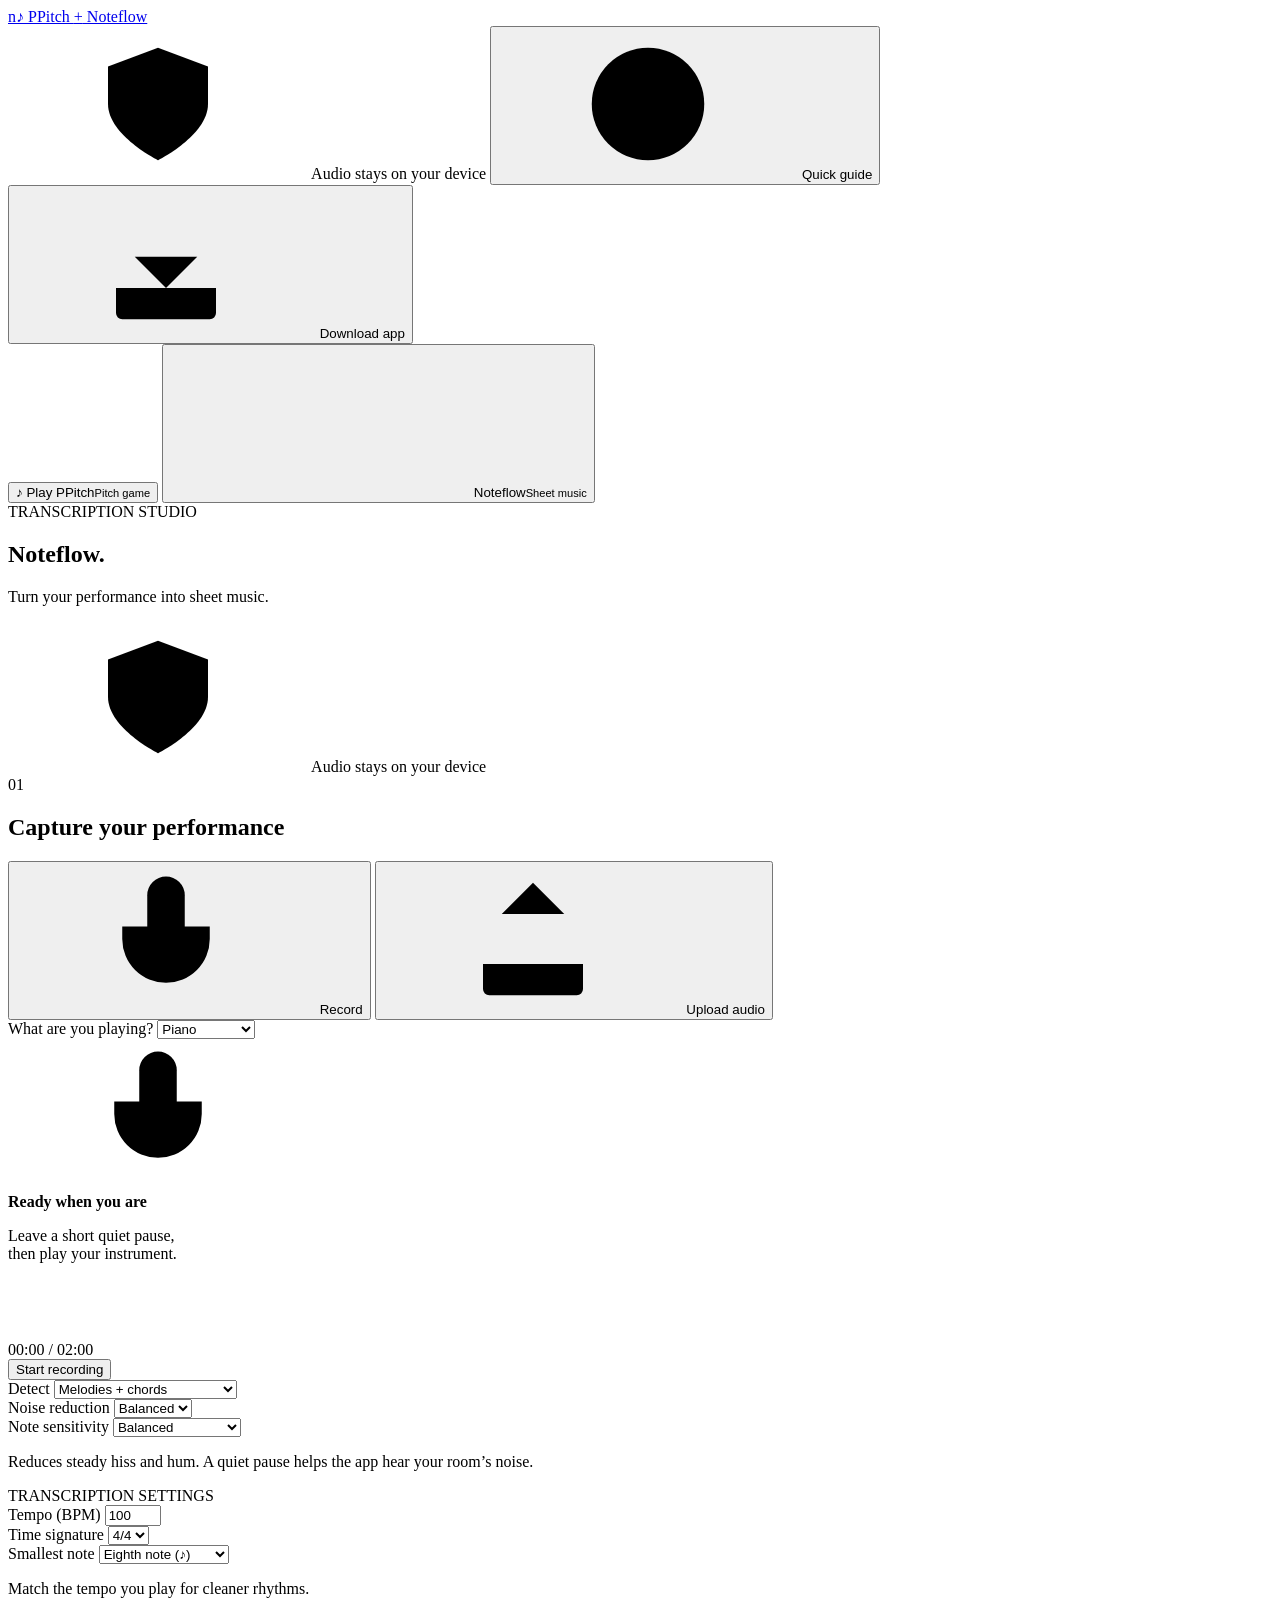
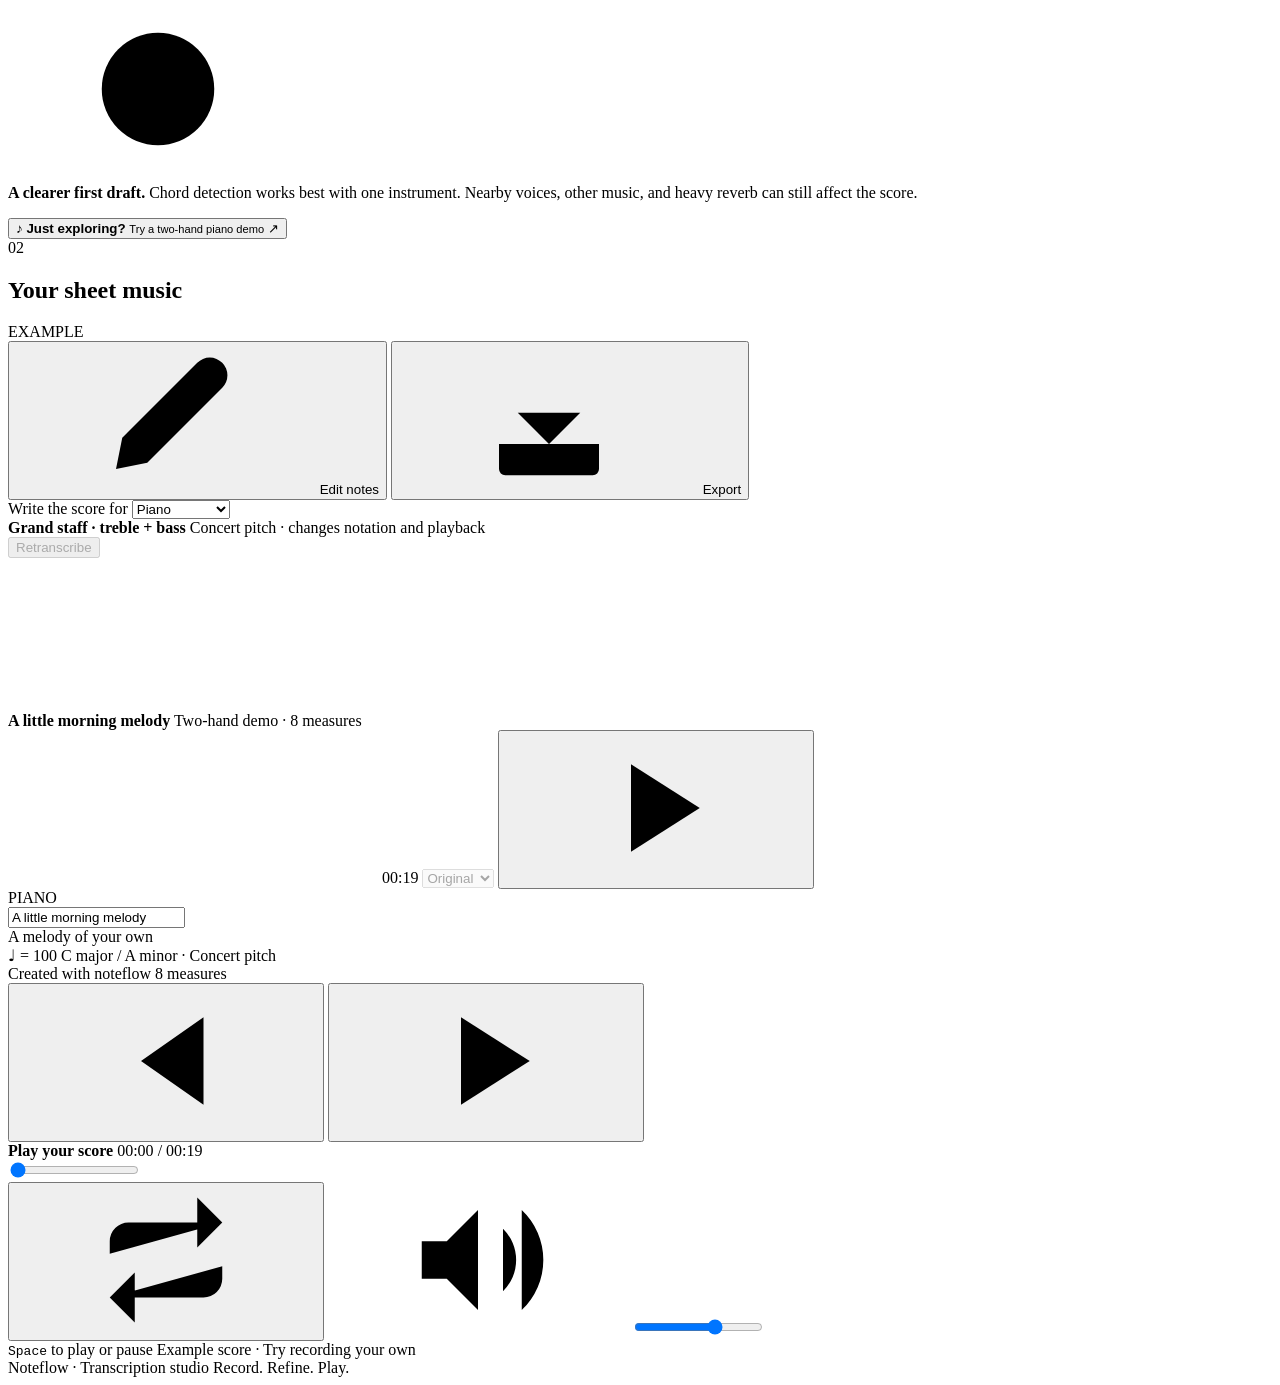
==== index.html @ e24791de "Create index.html" ====
<!doctype html>
<html lang="en">
<head>
  <meta charset="utf-8">
  <meta name="viewport" content="width=device-width, initial-scale=1">
  <meta name="theme-color" content="#193a36">
  <meta
    name="description"
    content="Transcribe melodies and chords into sheet music with Noteflow, and train your ear with PPitch."
  >
  <!-- Third-party license notices: LICENSES.txt -->
  <title>PPitch + Noteflow — Music studio</title>
  <link rel="stylesheet" href="styles.css">
</head>

<body>
  <header class="topbar">
    <a class="brand" href="#ppitch" aria-label="PPitch and Noteflow home">
      <span class="brand-mark" aria-hidden="true">
        n<span>♪</span>
      </span>
      <span class="brand-name">PPitch <span>+</span> Noteflow</span>
    </a>

    <div class="top-actions">
      <span class="privacy">
        <svg class="icon"><use href="#i-shield"/></svg>
        Audio stays on your device
      </span>

      <button id="help" class="button quiet" aria-label="Quick guide">
        <svg class="icon"><use href="#i-help"/></svg>
        <span>Quick guide</span>
      </button>

      <button id="download-app" class="button outline" aria-label="Download app">
        <svg class="icon"><use href="#i-download"/></svg>
        <span>Download app</span>
      </button>
    </div>
  </header>

  <nav class="app-tabs" role="tablist" aria-label="Choose your music app">
    <button
      id="ppitch-tab"
      class="app-tab"
      role="tab"
      aria-selected="false"
      aria-controls="ppitch-view"
      tabindex="-1"
    >
      <span class="tab-note" aria-hidden="true">♪</span>
      <span>Play PPitch<small>Pitch game</small></span>
    </button>

    <button
      id="noteflow-tab"
      class="app-tab active"
      role="tab"
      aria-selected="true"
      aria-controls="noteflow-view"
    >
      <svg class="icon" aria-hidden="true"><use href="#i-wave"/></svg>
      <span>Noteflow<small>Sheet music</small></span>
    </button>
  </nav>

  <main>
    <!-- NOTEFLOW -->
    <section
      id="noteflow-view"
      role="tabpanel"
      aria-labelledby="noteflow-tab"
    >
      <div class="page-heading">
        <div>
          <div class="eyebrow">TRANSCRIPTION STUDIO</div>
          <h1>
            Noteflow<span class="heading-period" aria-hidden="true">.</span>
          </h1>
          <p>Turn your performance into sheet music.</p>
        </div>

        <span class="workspace-label">
          <svg class="icon" aria-hidden="true"><use href="#i-shield"/></svg>
          Audio stays on your device
        </span>
      </div>

      <div class="workspace">
        <aside class="capture-panel">
          <div class="panel-title">
            <span class="step">01</span>
            <h2>Capture your performance</h2>
          </div>

          <div class="source-tabs" role="tablist" aria-label="Audio source">
            <button
              id="record-tab"
              class="source-tab active"
              role="tab"
              aria-selected="true"
              aria-controls="record-pane"
            >
              <svg class="icon"><use href="#i-mic"/></svg>
              Record
            </button>

            <button
              id="upload-tab"
              class="source-tab"
              role="tab"
              aria-selected="false"
              aria-controls="upload-pane"
            >
              <svg class="icon"><use href="#i-upload"/></svg>
              Upload audio
            </button>
          </div>

          <div class="field">
            <label for="sourceInstrument">What are you playing?</label>
            <select id="sourceInstrument">
              <option value="piano">Piano</option>
              <option value="violin">Violin</option>
              <option value="flute">Flute</option>
              <option value="guitar">Guitar</option>
              <option value="trombone">Trombone</option>
              <option value="cello">Cello</option>
              <option value="viola">Viola</option>
              <option value="other">Other / voice</option>
            </select>
          </div>

          <div
            id="record-pane"
            class="record-box"
            role="tabpanel"
            aria-labelledby="record-tab"
          >
            <div class="mic-orbit">
              <svg class="icon"><use href="#i-mic"/></svg>
            </div>

            <strong id="record-label">Ready when you are</strong>

            <p id="record-hint">
              Leave a short quiet pause,<br>
              then play your instrument.
            </p>

            <canvas
              id="live-wave"
              height="58"
              aria-label="Microphone level"
            ></canvas>

            <div class="record-timer" id="timer">
              00:00 <span>/ 02:00</span>
            </div>

            <button id="record" class="button primary wide">
              <span class="record-dot"></span>
              <span id="record-button-text">Start recording</span>
            </button>
          </div>

          <div
            id="upload-pane"
            role="tabpanel"
            aria-labelledby="upload-tab"
            hidden
          >
            <button id="dropzone" class="dropzone">
              <svg class="icon"><use href="#i-upload"/></svg>
              <strong>Drop your audio here</strong>
              <span>or click to choose a file</span>
              <small>
                WAV, MP3, M4A, OGG or WebM<br>
                Up to 2 minutes · 30 MB
              </small>
            </button>

            <input
              id="audio-file"
              type="file"
              accept="audio/*,.wav,.mp3,.m4a,.ogg,.webm,.flac"
              hidden
            >
          </div>

          <div class="capture-settings">
            <div class="field">
              <label for="mode">Detect</label>
              <select id="mode">
                <option value="poly">Melodies + chords</option>
                <option value="melody">Single-note melody (faster)</option>
              </select>
            </div>

            <div class="field-row cleanup-controls">
              <div class="field">
                <label for="noise">Noise reduction</label>
                <select id="noise">
                  <option value="off">Off</option>
                  <option value="light">Light</option>
                  <option value="balanced" selected>Balanced</option>
                  <option value="strong">Strong</option>
                </select>
              </div>

              <div class="field">
                <label for="sensitivity">Note sensitivity</label>
                <select id="sensitivity">
                  <option value="balanced">Balanced</option>
                  <option value="strict">Fewer false notes</option>
                  <option value="sensitive">Catch quiet notes</option>
                </select>
              </div>
            </div>

            <p class="setting-hint">
              Reduces steady hiss and hum. A quiet pause helps the app
              hear your room’s noise.
            </p>

            <div class="section-label">TRANSCRIPTION SETTINGS</div>

            <div class="field-row">
              <div class="field">
                <label for="tempo">Tempo <span>(BPM)</span></label>
                <input
                  id="tempo"
                  type="number"
                  min="40"
                  max="240"
                  value="100"
                >
              </div>

              <div class="field">
                <label for="meter">Time signature</label>
                <select id="meter">
                  <option value="4/4">4/4</option>
                  <option value="3/4">3/4</option>
                  <option value="6/8">6/8</option>
                </select>
              </div>
            </div>

            <div class="field">
              <label for="grid">Smallest note</label>
              <select id="grid">
                <option value="0.5">Eighth note (♪)</option>
                <option value="0.25">Sixteenth note (♬)</option>
                <option value="1">Quarter note (♩)</option>
              </select>
            </div>

            <p class="setting-hint">
              Match the tempo you play for cleaner rhythms.
            </p>
          </div>

          <div class="melody-note">
            <svg class="icon"><use href="#i-info"/></svg>
            <p>
              <strong>A clearer first draft.</strong>
              Chord detection works best with one instrument. Nearby
              voices, other music, and heavy reverb can still affect the score.
            </p>
          </div>

          <button id="demo" class="demo-button">
            <span class="demo-icon">♪</span>
            <span>
              <strong>Just exploring?</strong>
              <small>Try a two-hand piano demo</small>
            </span>
            <span aria-hidden="true">↗</span>
          </button>
        </aside>

        <section class="score-panel" aria-label="Sheet music workspace">
          <div class="score-toolbar">
            <div class="panel-title">
              <span class="step">02</span>
              <h2>Your sheet music</h2>
              <span id="score-status" class="badge">EXAMPLE</span>
            </div>

            <div class="score-actions">
              <button id="edit" class="button quiet" aria-expanded="false">
                <svg class="icon"><use href="#i-edit"/></svg>
                Edit notes
              </button>

              <button id="export" class="button dark">
                <svg class="icon"><use href="#i-download"/></svg>
                Export
              </button>
            </div>
          </div>

          <div class="notation-settings">
            <div class="field output-instrument">
              <label for="instrument">Write the score for</label>
              <select id="instrument">
                <option value="piano">Piano</option>
                <option value="flute">Flute</option>
                <option value="violin">Violin</option>
                <option value="trombone">Trombone</option>
                <option value="cello">Cello</option>
                <option value="viola">Viola</option>
                <option value="guitar">Guitar</option>
                <option value="other">Other / voice</option>
              </select>
            </div>

            <div class="clef-summary">
              <strong id="clef-label">Grand staff · treble + bass</strong>
              <span>Concert pitch · changes notation and playback</span>
            </div>

            <button id="retranscribe" class="button outline" disabled>
              Retranscribe
            </button>
          </div>

          <div class="audio-strip">
            <div class="audio-icon">
              <svg class="icon"><use href="#i-wave"/></svg>
            </div>

            <div class="audio-title">
              <strong id="audio-name">A little morning melody</strong>
              <span id="audio-detail">Two-hand demo · 8 measures</span>
            </div>

            <canvas
              id="audio-wave"
              width="370"
              height="42"
              aria-label="Audio waveform"
            ></canvas>

            <span id="audio-length">00:19</span>

            <select
              id="audio-compare"
              aria-label="Choose original or cleaned audio"
              disabled
            >
              <option value="original">Original</option>
              <option value="cleaned">Cleaned</option>
            </select>

            <button
              id="source-play"
              class="button icon-button"
              title="Play original audio"
              aria-label="Play original audio"
            >
              <svg class="icon"><use href="#i-play"/></svg>
            </button>
          </div>

          <div
            id="processing-report"
            class="processing-report"
            hidden
          ></div>

          <div id="progress-area" hidden>
            <div class="progress-heading">
              <span id="progress-label">Listening for notes…</span>
              <button id="cancel" class="text-button">Cancel</button>
            </div>
            <progress id="progress" max="100" value="0"></progress>
          </div>

          <div class="score-scroll">
            <article class="sheet-paper">
              <div class="paper-heading">
                <div class="score-instrument" id="paper-instrument">PIANO</div>

                <input
                  id="title"
                  class="score-title"
                  value="A little morning melody"
                  maxlength="80"
                  aria-label="Composition title"
                >

                <div class="score-byline">A melody of your own</div>

                <div class="score-meta">
                  <span id="paper-tempo">♩ = 100</span>
                  <span id="paper-key">
                    C major / A minor · Concert pitch
                  </span>
                </div>
              </div>

              <div id="notation" aria-label="Musical score"></div>

              <div class="paper-footer">
                <span>Created with noteflow</span>
                <span id="paper-measures">8 measures</span>
              </div>
            </article>
          </div>

          <div id="editor" hidden>
            <div class="editor-heading">
              <div>
                <strong>Note editor</strong>
                <p>Enter notes like C4 E4 G4 for a chord, or “Rest”.</p>
              </div>

              <div>
                <button id="undo" class="button quiet">Undo</button>
                <button id="add-note" class="button outline">
                  + Add note
                </button>
              </div>
            </div>

            <div class="note-table-wrap">
              <table>
                <thead>
                  <tr>
                    <th>Note</th>
                    <th>Pitches / chord</th>
                    <th>Duration</th>
                    <th><span class="sr-only">Remove</span></th>
                  </tr>
                </thead>
                <tbody id="note-rows"></tbody>
              </table>
            </div>
          </div>

          <div class="playback-bar">
            <button
              id="rewind"
              class="button icon-button"
              title="Back to start"
              aria-label="Back to start"
            >
              <svg class="icon"><use href="#i-rewind"/></svg>
            </button>

            <button
              id="play"
              class="play-button"
              aria-label="Play sheet music"
            >
              <svg class="icon"><use href="#i-play"/></svg>
            </button>

            <div class="transport">
              <div class="transport-info">
                <strong id="play-label">Play your score</strong>
                <span>
                  <span id="play-time">00:00</span>
                  <span class="muted">
                    / <span id="play-total">00:19</span>
                  </span>
                </span>
              </div>

              <input
                id="seek"
                type="range"
                min="0"
                max="1000"
                value="0"
                aria-label="Playback position"
              >
            </div>

            <button
              id="loop"
              class="button icon-button"
              aria-label="Loop playback"
              aria-pressed="false"
              title="Loop playback"
            >
              <svg class="icon"><use href="#i-loop"/></svg>
            </button>

            <label class="volume">
              <svg class="icon"><use href="#i-volume"/></svg>
              <input
                id="volume"
                type="range"
                min="0"
                max="100"
                value="65"
                aria-label="Volume"
              >
            </label>
          </div>

          <div class="score-bottom">
            <span><kbd>Space</kbd> to play or pause</span>
            <span id="save-state">
              Example score · Try recording your own
            </span>
          </div>
        </section>
      </div>

      <footer class="footer">
        <span>Noteflow · Transcription studio</span>
        <span>Record. Refine. Play.</span>
      </footer>
    </section>

    <!-- PPITCH -->
    <section
      id="ppitch-view"
      role="tabpanel"
      aria-labelledby="ppitch-tab"
      hidden
    >
      <div class="page-heading pp-heading">
        <div>
          <div class="eyebrow">EAR TRAINING &amp; PIANO</div>
          <h1>
            PPitch<span class="heading-period" aria-hidden="true">.</span>
          </h1>
          <p>Listen to a note. Find it on the piano.</p>
        </div>

        <div class="pp-mode" role="group" aria-label="PPitch mode">
          <button id="pp-challenge-mode" aria-pressed="true">
            Pitch challenge
          </button>
          <button id="pp-free-mode" aria-pressed="false">Free play</button>
        </div>
      </div>

      <div class="pp-grid">
        <section class="pp-challenge" aria-label="Pitch challenge">
          <div class="pp-challenge-top">
            <span id="pp-round-label">PITCH CHALLENGE</span>
            <span class="pp-round-state" id="pp-round-state">
              Ready to listen
            </span>
          </div>

          <div class="pp-target-row">
            <div
              class="pp-target-symbol"
              id="pp-target-symbol"
              aria-hidden="true"
            >?</div>

            <div class="pp-target-copy">
              <h2 id="pp-prompt">Can you find this note?</h2>
              <p id="pp-feedback" role="status" aria-live="polite">
                Play the target, then choose its exact note and octave
                on the piano.
              </p>
            </div>
          </div>

          <div class="pp-challenge-actions">
            <button id="pp-listen" class="button pp-listen">
              <svg class="icon"><use href="#i-volume"/></svg>
              <span id="pp-listen-label">Listen to target</span>
            </button>

            <button id="pp-next" class="button pp-next">
              New note <span aria-hidden="true">→</span>
            </button>

            <button id="pp-reveal" class="button pp-reveal">
              Reveal answer
            </button>
          </div>

          <div class="pp-challenge-foot" id="pp-challenge-foot">
            Your first guess counts. Revealing an answer is unscored.
          </div>
        </section>

        <aside
          class="pp-session"
          aria-label="Session results and settings"
        >
          <div class="pp-section-heading">
            <h2>This session</h2>
            <button id="pp-reset" class="text-button">Reset score</button>
          </div>

          <dl class="pp-stats">
            <div>
              <dt>Correct</dt>
              <dd id="pp-correct">0</dd>
            </div>
            <div>
              <dt>Attempts</dt>
              <dd id="pp-total">0</dd>
            </div>
            <div>
              <dt>Accuracy</dt>
              <dd id="pp-accuracy">—</dd>
            </div>
          </dl>

          <div class="field">
            <label for="pp-range">Target range</label>
            <select id="pp-range">
              <option value="full">Full keyboard · C1–C8</option>
              <option value="middle">One octave · C4–B4</option>
              <option value="central">Central range · C3–B5</option>
              <option value="low">Lower notes · C1–B2</option>
              <option value="high">Higher notes · C6–C8</option>
            </select>
          </div>

          <div class="pp-volume-heading">
            <label for="pp-volume">Game volume</label>
            <output for="pp-volume" id="pp-volume-label">50%</output>
          </div>

          <input
            id="pp-volume"
            type="range"
            min="0"
            max="1"
            step="0.05"
            value="0.5"
          >
        </aside>

        <section
          class="pp-piano"
          aria-label="Playable piano and chord recognition"
        >
          <div class="pp-piano-heading">
            <div class="pp-chord-copy">
              <span class="pp-kicker">PIANO &amp; CHORD EXPLORER</span>
              <h2 id="pp-chord-name">Play a chord</h2>
              <p id="pp-chord-detail">Hold two or more keys to explore.</p>
            </div>

            <div class="pp-held">
              <span>Active notes</span>
              <strong id="pp-held-notes">No keys held</strong>
            </div>
          </div>

          <div class="pp-keyboard-settings">
            <div class="field">
              <label for="pp-keyboard-layout">
                Computer keyboard layout
              </label>

              <select
                id="pp-keyboard-layout"
                aria-describedby="pp-layout-description"
              >
                <option value="original">Original shortcuts</option>
                <option value="piano">Q / Z piano layout</option>
              </select>
            </div>

            <span
              id="pp-keyboard-register"
              class="pp-keyboard-register"
              role="status"
              aria-live="polite"
            >Original · C2–B6</span>

            <p id="pp-layout-description">
              Original C2–B6 shortcuts. Shift plays sharps on their mapped keys.
            </p>
          </div>

          <div class="pp-keyboard-scroll" id="pp-keyboard-scroll">
            <div
              id="pp-keyboard"
              role="group"
              aria-label="Piano keyboard, C1 to C8"
            ></div>
          </div>

          <div class="pp-keyboard-footer">
            <span>Click, touch, or use your computer keyboard.</span>

            <div class="pp-register">
              <button
                id="pp-lower"
                class="button quiet"
                aria-label="Scroll to lower piano keys"
              >← Lower</button>

              <button id="pp-middle" class="button quiet">Middle C</button>

              <button
                id="pp-higher"
                class="button quiet"
                aria-label="Scroll to higher piano keys"
              >Higher →</button>
            </div>
          </div>
        </section>

        <section class="pp-take" aria-label="Keyboard recording">
          <span class="pp-take-icon" aria-hidden="true">
            <svg class="icon"><use href="#i-wave"/></svg>
          </span>

          <div class="pp-take-copy">
            <h2>
              Your keyboard take
              <span id="pp-recording-badge" hidden>RECORDING</span>
            </h2>
            <p id="pp-take-status" role="status">
              Record the keys you play here. Up to 2 minutes.
            </p>
          </div>

          <div class="pp-take-time" id="pp-take-time">00:00</div>

          <div class="pp-take-controls">
            <button id="pp-record" class="button outline">
              <span class="pp-record-dot" aria-hidden="true"></span>
              Record take
            </button>

            <button id="pp-stop" class="button outline" disabled>
              <span aria-hidden="true">■</span> Stop
            </button>

            <button id="pp-play-take" class="button dark" disabled>
              <svg class="icon"><use href="#i-play"/></svg>
              Play take
            </button>
          </div>
        </section>
      </div>

      <details class="pp-shortcuts">
        <summary>Keyboard shortcuts &amp; how to play</summary>

        <div class="pp-shortcut-content">
          <div>
            <h3>Find the target</h3>
            <p>
              Choose a range, listen, and select the matching note
              <strong>and octave</strong>. Replay the target as often as
              you like. New note starts another round.
            </p>
            <p>
              Switch to Free play to explore chords without scoring.
              Record take captures your virtual piano performance, not
              your microphone. Recording and playback never count as guesses.
            </p>
          </div>

          <div>
            <h3>Computer keyboard layouts</h3>
            <p>
              Select <strong>Q / Z piano layout</strong> above the piano.
              <kbd>Q W E R T Y U</kbd> plays C3 D3 E3 F3 G3 A3 B3;
              <kbd>2 3 5 6 7</kbd> plays C♯3 D♯3 F♯3 G♯3 A♯3.
              The lower row <kbd>Z X C V B N M</kbd> plays
              C4 D4 E4 F4 G4 A4 B4, with <kbd>S D G H J</kbd>
              for its sharps.
              Hold <kbd>Shift</kbd> to raise new notes by two octaves
              (C5–B6). Release Shift to return.
              Notes already held keep their original pitch until released.
              Mouse and touch always play the displayed note.
              Your layout choice is remembered on this device.
            </p>

            <h3>Original shortcuts</h3>
            <p>
              Middle octave:
              <kbd>t</kbd> C4
              <kbd>y</kbd> D4
              <kbd>u</kbd> E4
              <kbd>i</kbd> F4
              <kbd>o</kbd> G4
              <kbd>p</kbd> A4
              <kbd>a</kbd> B4.
              Hold <kbd>Shift</kbd> on a sharp’s mapped key.
              All C2–B6 mappings are retained.
            </p>

            <p>
              <kbd>Space</kbd> repeats the target when a control is not
              focused. On the piano, arrow keys move between notes;
              <kbd>Enter</kbd> or <kbd>Space</kbd> plays the focused key.
              Scroll sideways to reach C1–C8.
            </p>

            <p>
              Session results and takes stay here until you close or
              reload the app. Switching tabs stops sound and ends an
              active take, keeping it available for playback.
            </p>
          </div>
        </div>
      </details>

      <footer class="footer">
        <span>PPitch · Pitch challenge &amp; chord explorer</span>
        <span>Listen → Recognize → Play</span>
      </footer>
    </section>
  </main>

  <div id="toast" role="status" aria-live="polite"></div>

  <!-- HELP -->
  <dialog id="help-dialog">
    <div class="dialog-heading">
      <h2>Your music workspace</h2>
      <button
        class="button icon-button close-dialog"
        aria-label="Close guide"
      >✕</button>
    </div>

    <ol class="guide-list">
      <li>
        <strong>Choose the source and output instrument.</strong>
        <p>
          Choose what you are playing on the left, then select the
          instrument you want the score written for above the sheet
          music. Flute uses treble clef, trombone uses bass, viola uses
          alto, and piano uses both treble and bass. Pitches stay at
          concert pitch.
        </p>
      </li>

      <li>
        <strong>Record or upload audio.</strong>
        <p>
          Use Melodies + chords for simultaneous notes, or Single-note
          melody for faster analysis. Allow microphone access and
          leave about half a second of room noise before playing.
          Record or upload up to 2 minutes.
        </p>
      </li>

      <li>
        <strong>Listen and refine.</strong>
        <p>
          Choose a noise-reduction level, then compare Original and
          Cleaned audio. Play the score and use Edit notes to fix
          pitches or chords. Change the analysis settings and select
          Retranscribe to try the same recording again.
        </p>
      </li>

      <li>
        <strong>Keep your music.</strong>
        <p>
          Export PDF sheet music, MIDI, MusicXML, or synthesized WAV.
          Download a project to reopen it later. Download app gives
          you a portable offline copy.
        </p>
      </li>

      <li>
        <strong>Train your ear in PPitch.</strong>
        <p>
          Listen to a target, then choose the matching note and octave.
          Switch to Free play to explore chords without scoring.
          Record take captures the virtual piano keys you play; it
          does not record your microphone. Stop ends a take or its
          playback. Open the keyboard-shortcuts guide in the PPitch
          tab for both keyboard layouts.
        </p>
      </li>
    </ol>

    <div class="help-note">
      Audio processing happens in your browser. Your latest score is
      saved on this device when browser storage is available; recordings
      are kept only until you leave. Chord transcription is an estimate,
      with best results from one instrument at a time. Noise reduction
      targets steady background sound and cannot reliably remove
      conversations or other music. Review notes before exporting.
      Use the PPitch tab for note guessing, chord exploration, and
      recording your virtual piano performance.
    </div>

    <button id="open-project" class="button outline wide">
      Open a saved Noteflow project
    </button>

    <input
      id="project-file"
      type="file"
      accept=".json,.noteflow"
      hidden
    >
  </dialog>

  <!-- EXPORT -->
  <dialog id="export-dialog">
    <div class="dialog-heading">
      <div>
        <div class="eyebrow">TAKE YOUR MUSIC WITH YOU</div>
        <h2>Export your composition</h2>
      </div>

      <button
        class="button icon-button close-dialog"
        aria-label="Close export"
      >✕</button>
    </div>

    <div class="export-options">
      <button data-export="pdf">
        <span class="format">PDF</span>
        <span>
          <strong>Sheet music</strong>
          <small>A clean score, ready to print</small>
        </span>
        <span>↓</span>
      </button>

      <button data-export="midi">
        <span class="format">MIDI</span>
        <span>
          <strong>MIDI file</strong>
          <small>Bring the notes into your music software</small>
        </span>
        <span>↓</span>
      </button>

      <button data-export="xml">
        <span class="format">XML</span>
        <span>
          <strong>MusicXML</strong>
          <small>Edit the notation in MuseScore and more</small>
        </span>
        <span>↓</span>
      </button>

      <button data-export="wav">
        <span class="format">WAV</span>
        <span>
          <strong>Score audio</strong>
          <small>A synthesized performance of your score</small>
        </span>
        <span>↓</span>
      </button>

      <button data-export="cleaned" id="export-cleaned" disabled>
        <span class="format">WAV</span>
        <span>
          <strong>Cleaned recording</strong>
          <small>Your source audio after noise reduction</small>
        </span>
        <span>↓</span>
      </button>

      <button data-export="project">
        <span class="format">SAVE</span>
        <span>
          <strong>Noteflow project</strong>
          <small>Reopen your notes and settings later</small>
        </span>
        <span>↓</span>
      </button>
    </div>
  </dialog>

  <!-- SHARED ICONS -->
  <svg
    style="position:absolute;width:0;height:0;overflow:hidden"
    xmlns="http://www.w3.org/2000/svg"
    aria-hidden="true"
  >
    <defs>
      <symbol id="i-mic" viewBox="0 0 24 24">
        <rect x="9" y="2" width="6" height="13" rx="3"/>
        <path d="M5 10v2a7 7 0 0 0 14 0v-2M12 19v3M8 22h8"/>
      </symbol>

      <symbol id="i-upload" viewBox="0 0 24 24">
        <path d="M12 16V3m-5 5 5-5 5 5M4 16v4a1 1 0 0 0 1 1h14a1 1 0 0 0 1-1v-4"/>
      </symbol>

      <symbol id="i-download" viewBox="0 0 24 24">
        <path d="M12 3v13m-5-5 5 5 5-5M4 16v4a1 1 0 0 0 1 1h14a1 1 0 0 0 1-1v-4"/>
      </symbol>

      <symbol id="i-shield" viewBox="0 0 24 24">
        <path d="m12 3 8 3v6c0 5-8 9-8 9s-8-4-8-9V6l8-3Z"/>
        <path d="m8 12 3 3 5-6"/>
      </symbol>

      <symbol id="i-help" viewBox="0 0 24 24">
        <circle cx="12" cy="12" r="9"/>
        <path d="M9 9a3 3 0 0 1 6 0c0 2-3 2-3 4m0 3v1"/>
      </symbol>

      <symbol id="i-info" viewBox="0 0 24 24">
        <circle cx="12" cy="12" r="9"/>
        <path d="M12 11v6m0-10v1"/>
      </symbol>

      <symbol id="i-edit" viewBox="0 0 24 24">
        <path d="m14 5 5 5M4 20l5-1L21 7a2 2 0 0 0-4-4L5 15l-1 5Z"/>
      </symbol>

      <symbol id="i-wave" viewBox="0 0 24 24">
        <path d="M3 10v4m4-7v10m5-14v18m5-16v14m4-9v4"/>
      </symbol>

      <symbol id="i-play" viewBox="0 0 24 24">
        <path d="m8 5 11 7-11 7V5Z"/>
      </symbol>

      <symbol id="i-pause" viewBox="0 0 24 24">
        <path d="M8 5v14M16 5v14"/>
      </symbol>

      <symbol id="i-rewind" viewBox="0 0 24 24">
        <path d="M6 5v14m12-14-10 7 10 7V5Z"/>
      </symbol>

      <symbol id="i-loop" viewBox="0 0 24 24">
        <path d="m17 2 4 4-4 4M3 11V9a3 3 0 0 1 3-3h15M7 22l-4-4 4-4m14-1v2a3 3 0 0 1-3 3H3"/>
      </symbol>

      <symbol id="i-volume" viewBox="0 0 24 24">
        <path d="M3 9h4l5-5v16l-5-5H3V9Zm13-2a7 7 0 0 1 0 10m3-13a11 11 0 0 1 0 16"/>
      </symbol>
    </defs>
  </svg>

  <!-- Dependencies and application code; preserve this order. -->
  <script src="vexflow.js"></script>
  <script src="pdf-lib.js"></script>
  <script src="core.js"></script>
  <script src="score-model.js"></script>
  <script src="noise.js"></script>
  <script src="tf.min.js"></script>
  <script src="basic-pitch-notes.js"></script>
  <script src="pitch-model.js"></script>
  <script src="polyphonic.js"></script>
  <script src="notation.js"></script>
  <script src="ppitch-core.js"></script>
  <script src="ppitch.js"></script>
  <script src="app.js"></script>
  <script src="workspace-nav.js"></script>
</body>
</html>
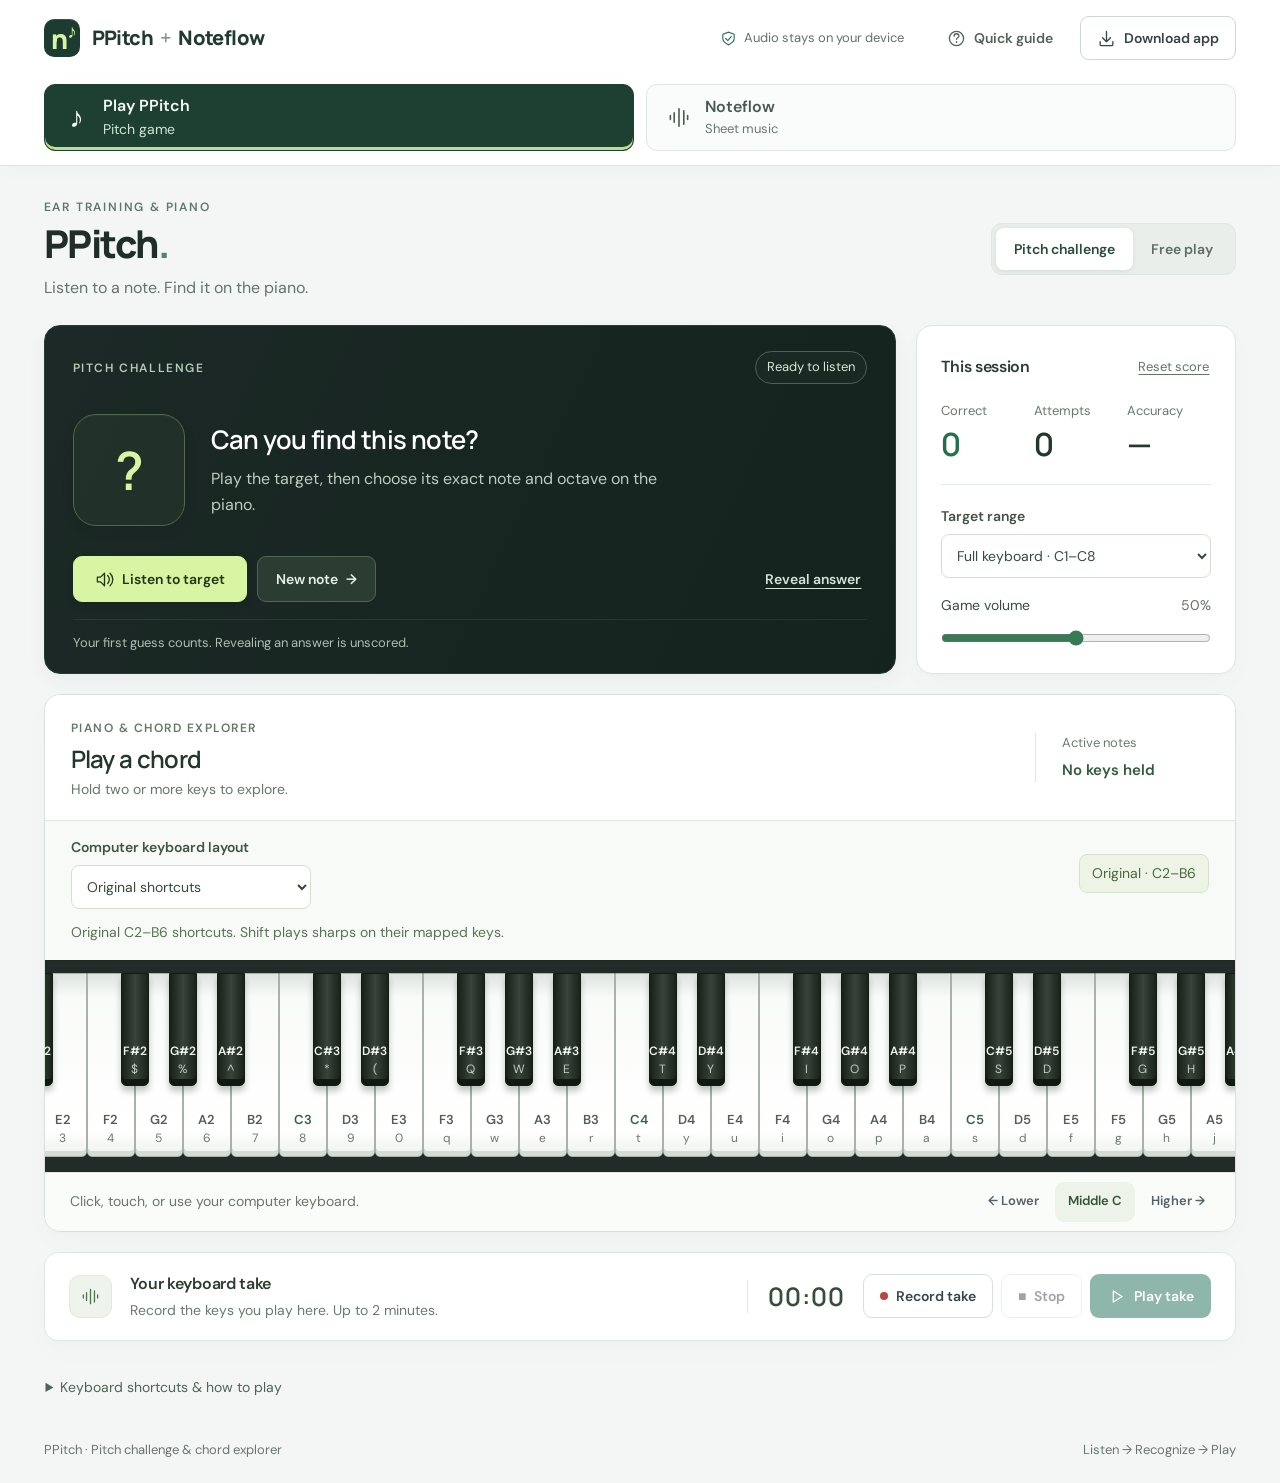
==== commit fe7f70f6: "Add files via upload" ====
--- a/index.html
+++ b/index.html
@@ -1,1060 +1,687 @@
 <!doctype html>
 <html lang="en">
 <head>
-  <meta charset="utf-8">
-  <meta name="viewport" content="width=device-width, initial-scale=1">
-  <meta name="theme-color" content="#193a36">
-  <meta
-    name="description"
-    content="Transcribe melodies and chords into sheet music with Noteflow, and train your ear with PPitch."
-  >
-  <!-- Third-party license notices: LICENSES.txt -->
-  <title>PPitch + Noteflow — Music studio</title>
-  <link rel="stylesheet" href="styles.css">
+<meta charset="utf-8">
+<meta name="viewport" content="width=device-width,initial-scale=1">
+<meta name="theme-color" content="#193a36">
+<meta name="description" content="Transcribe melodies and chords into sheet music with Noteflow, and train your ear with PPitch. Two music tools, one downloadable studio.">
+<!-- Third-party license notices: LICENSES.txt -->
+<title>PPitch + Noteflow — Music studio</title>
+<link rel="icon" href="[data-uri]" type="image/svg+xml">
+<link rel="stylesheet" href="styles.css">
 </head>
-
 <body>
-  <header class="topbar">
-    <a class="brand" href="#ppitch" aria-label="PPitch and Noteflow home">
-      <span class="brand-mark" aria-hidden="true">
-        n<span>♪</span>
-      </span>
-      <span class="brand-name">PPitch <span>+</span> Noteflow</span>
-    </a>
-
-    <div class="top-actions">
-      <span class="privacy">
-        <svg class="icon"><use href="#i-shield"/></svg>
-        Audio stays on your device
-      </span>
-
-      <button id="help" class="button quiet" aria-label="Quick guide">
-        <svg class="icon"><use href="#i-help"/></svg>
-        <span>Quick guide</span>
-      </button>
-
-      <button id="download-app" class="button outline" aria-label="Download app">
-        <svg class="icon"><use href="#i-download"/></svg>
-        <span>Download app</span>
-      </button>
-    </div>
-  </header>
-
-  <nav class="app-tabs" role="tablist" aria-label="Choose your music app">
-    <button
-      id="ppitch-tab"
-      class="app-tab"
-      role="tab"
-      aria-selected="false"
-      aria-controls="ppitch-view"
-      tabindex="-1"
-    >
-      <span class="tab-note" aria-hidden="true">♪</span>
-      <span>Play PPitch<small>Pitch game</small></span>
-    </button>
-
-    <button
-      id="noteflow-tab"
-      class="app-tab active"
-      role="tab"
-      aria-selected="true"
-      aria-controls="noteflow-view"
-    >
-      <svg class="icon" aria-hidden="true"><use href="#i-wave"/></svg>
-      <span>Noteflow<small>Sheet music</small></span>
-    </button>
-  </nav>
-
-  <main>
-    <!-- NOTEFLOW -->
-    <section
-      id="noteflow-view"
-      role="tabpanel"
-      aria-labelledby="noteflow-tab"
-    >
-      <div class="page-heading">
-        <div>
-          <div class="eyebrow">TRANSCRIPTION STUDIO</div>
-          <h1>
-            Noteflow<span class="heading-period" aria-hidden="true">.</span>
-          </h1>
-          <p>Turn your performance into sheet music.</p>
-        </div>
-
-        <span class="workspace-label">
-          <svg class="icon" aria-hidden="true"><use href="#i-shield"/></svg>
-          Audio stays on your device
-        </span>
-      </div>
-
-      <div class="workspace">
-        <aside class="capture-panel">
-          <div class="panel-title">
-            <span class="step">01</span>
-            <h2>Capture your performance</h2>
-          </div>
-
-          <div class="source-tabs" role="tablist" aria-label="Audio source">
-            <button
-              id="record-tab"
-              class="source-tab active"
-              role="tab"
-              aria-selected="true"
-              aria-controls="record-pane"
-            >
-              <svg class="icon"><use href="#i-mic"/></svg>
-              Record
-            </button>
-
-            <button
-              id="upload-tab"
-              class="source-tab"
-              role="tab"
-              aria-selected="false"
-              aria-controls="upload-pane"
-            >
-              <svg class="icon"><use href="#i-upload"/></svg>
-              Upload audio
-            </button>
-          </div>
-
-          <div class="field">
-            <label for="sourceInstrument">What are you playing?</label>
-            <select id="sourceInstrument">
-              <option value="piano">Piano</option>
-              <option value="violin">Violin</option>
-              <option value="flute">Flute</option>
-              <option value="guitar">Guitar</option>
-              <option value="trombone">Trombone</option>
-              <option value="cello">Cello</option>
-              <option value="viola">Viola</option>
-              <option value="other">Other / voice</option>
-            </select>
-          </div>
-
-          <div
-            id="record-pane"
-            class="record-box"
-            role="tabpanel"
-            aria-labelledby="record-tab"
-          >
-            <div class="mic-orbit">
-              <svg class="icon"><use href="#i-mic"/></svg>
-            </div>
-
-            <strong id="record-label">Ready when you are</strong>
-
-            <p id="record-hint">
-              Leave a short quiet pause,<br>
-              then play your instrument.
-            </p>
-
-            <canvas
-              id="live-wave"
-              height="58"
-              aria-label="Microphone level"
-            ></canvas>
-
-            <div class="record-timer" id="timer">
-              00:00 <span>/ 02:00</span>
-            </div>
-
-            <button id="record" class="button primary wide">
-              <span class="record-dot"></span>
-              <span id="record-button-text">Start recording</span>
-            </button>
-          </div>
-
-          <div
-            id="upload-pane"
-            role="tabpanel"
-            aria-labelledby="upload-tab"
-            hidden
-          >
-            <button id="dropzone" class="dropzone">
-              <svg class="icon"><use href="#i-upload"/></svg>
-              <strong>Drop your audio here</strong>
-              <span>or click to choose a file</span>
-              <small>
-                WAV, MP3, M4A, OGG or WebM<br>
-                Up to 2 minutes · 30 MB
-              </small>
-            </button>
-
-            <input
-              id="audio-file"
-              type="file"
-              accept="audio/*,.wav,.mp3,.m4a,.ogg,.webm,.flac"
-              hidden
-            >
-          </div>
-
-          <div class="capture-settings">
-            <div class="field">
-              <label for="mode">Detect</label>
-              <select id="mode">
-                <option value="poly">Melodies + chords</option>
-                <option value="melody">Single-note melody (faster)</option>
-              </select>
-            </div>
-
-            <div class="field-row cleanup-controls">
-              <div class="field">
-                <label for="noise">Noise reduction</label>
-                <select id="noise">
-                  <option value="off">Off</option>
-                  <option value="light">Light</option>
-                  <option value="balanced" selected>Balanced</option>
-                  <option value="strong">Strong</option>
-                </select>
-              </div>
-
-              <div class="field">
-                <label for="sensitivity">Note sensitivity</label>
-                <select id="sensitivity">
-                  <option value="balanced">Balanced</option>
-                  <option value="strict">Fewer false notes</option>
-                  <option value="sensitive">Catch quiet notes</option>
-                </select>
-              </div>
-            </div>
-
-            <p class="setting-hint">
-              Reduces steady hiss and hum. A quiet pause helps the app
-              hear your room’s noise.
-            </p>
-
-            <div class="section-label">TRANSCRIPTION SETTINGS</div>
-
-            <div class="field-row">
-              <div class="field">
-                <label for="tempo">Tempo <span>(BPM)</span></label>
-                <input
-                  id="tempo"
-                  type="number"
-                  min="40"
-                  max="240"
-                  value="100"
-                >
-              </div>
-
-              <div class="field">
-                <label for="meter">Time signature</label>
-                <select id="meter">
-                  <option value="4/4">4/4</option>
-                  <option value="3/4">3/4</option>
-                  <option value="6/8">6/8</option>
-                </select>
-              </div>
-            </div>
-
-            <div class="field">
-              <label for="grid">Smallest note</label>
-              <select id="grid">
-                <option value="0.5">Eighth note (♪)</option>
-                <option value="0.25">Sixteenth note (♬)</option>
-                <option value="1">Quarter note (♩)</option>
-              </select>
-            </div>
-
-            <p class="setting-hint">
-              Match the tempo you play for cleaner rhythms.
-            </p>
-          </div>
-
-          <div class="melody-note">
-            <svg class="icon"><use href="#i-info"/></svg>
-            <p>
-              <strong>A clearer first draft.</strong>
-              Chord detection works best with one instrument. Nearby
-              voices, other music, and heavy reverb can still affect the score.
-            </p>
-          </div>
-
-          <button id="demo" class="demo-button">
-            <span class="demo-icon">♪</span>
-            <span>
-              <strong>Just exploring?</strong>
-              <small>Try a two-hand piano demo</small>
-            </span>
-            <span aria-hidden="true">↗</span>
-          </button>
-        </aside>
-
-        <section class="score-panel" aria-label="Sheet music workspace">
-          <div class="score-toolbar">
-            <div class="panel-title">
-              <span class="step">02</span>
-              <h2>Your sheet music</h2>
-              <span id="score-status" class="badge">EXAMPLE</span>
-            </div>
-
-            <div class="score-actions">
-              <button id="edit" class="button quiet" aria-expanded="false">
-                <svg class="icon"><use href="#i-edit"/></svg>
-                Edit notes
-              </button>
-
-              <button id="export" class="button dark">
-                <svg class="icon"><use href="#i-download"/></svg>
-                Export
-              </button>
-            </div>
-          </div>
-
-          <div class="notation-settings">
-            <div class="field output-instrument">
-              <label for="instrument">Write the score for</label>
-              <select id="instrument">
-                <option value="piano">Piano</option>
-                <option value="flute">Flute</option>
-                <option value="violin">Violin</option>
-                <option value="trombone">Trombone</option>
-                <option value="cello">Cello</option>
-                <option value="viola">Viola</option>
-                <option value="guitar">Guitar</option>
-                <option value="other">Other / voice</option>
-              </select>
-            </div>
-
-            <div class="clef-summary">
-              <strong id="clef-label">Grand staff · treble + bass</strong>
-              <span>Concert pitch · changes notation and playback</span>
-            </div>
-
-            <button id="retranscribe" class="button outline" disabled>
-              Retranscribe
-            </button>
-          </div>
-
-          <div class="audio-strip">
-            <div class="audio-icon">
-              <svg class="icon"><use href="#i-wave"/></svg>
-            </div>
-
-            <div class="audio-title">
-              <strong id="audio-name">A little morning melody</strong>
-              <span id="audio-detail">Two-hand demo · 8 measures</span>
-            </div>
-
-            <canvas
-              id="audio-wave"
-              width="370"
-              height="42"
-              aria-label="Audio waveform"
-            ></canvas>
-
-            <span id="audio-length">00:19</span>
-
-            <select
-              id="audio-compare"
-              aria-label="Choose original or cleaned audio"
-              disabled
-            >
-              <option value="original">Original</option>
-              <option value="cleaned">Cleaned</option>
-            </select>
-
-            <button
-              id="source-play"
-              class="button icon-button"
-              title="Play original audio"
-              aria-label="Play original audio"
-            >
-              <svg class="icon"><use href="#i-play"/></svg>
-            </button>
-          </div>
-
-          <div
-            id="processing-report"
-            class="processing-report"
-            hidden
-          ></div>
-
-          <div id="progress-area" hidden>
-            <div class="progress-heading">
-              <span id="progress-label">Listening for notes…</span>
-              <button id="cancel" class="text-button">Cancel</button>
-            </div>
-            <progress id="progress" max="100" value="0"></progress>
-          </div>
-
-          <div class="score-scroll">
-            <article class="sheet-paper">
-              <div class="paper-heading">
-                <div class="score-instrument" id="paper-instrument">PIANO</div>
-
-                <input
-                  id="title"
-                  class="score-title"
-                  value="A little morning melody"
-                  maxlength="80"
-                  aria-label="Composition title"
-                >
-
-                <div class="score-byline">A melody of your own</div>
-
-                <div class="score-meta">
-                  <span id="paper-tempo">♩ = 100</span>
-                  <span id="paper-key">
-                    C major / A minor · Concert pitch
-                  </span>
-                </div>
-              </div>
-
-              <div id="notation" aria-label="Musical score"></div>
-
-              <div class="paper-footer">
-                <span>Created with noteflow</span>
-                <span id="paper-measures">8 measures</span>
-              </div>
-            </article>
-          </div>
-
-          <div id="editor" hidden>
-            <div class="editor-heading">
-              <div>
-                <strong>Note editor</strong>
-                <p>Enter notes like C4 E4 G4 for a chord, or “Rest”.</p>
-              </div>
-
-              <div>
-                <button id="undo" class="button quiet">Undo</button>
-                <button id="add-note" class="button outline">
-                  + Add note
-                </button>
-              </div>
-            </div>
-
-            <div class="note-table-wrap">
-              <table>
-                <thead>
-                  <tr>
-                    <th>Note</th>
-                    <th>Pitches / chord</th>
-                    <th>Duration</th>
-                    <th><span class="sr-only">Remove</span></th>
-                  </tr>
-                </thead>
-                <tbody id="note-rows"></tbody>
-              </table>
-            </div>
-          </div>
-
-          <div class="playback-bar">
-            <button
-              id="rewind"
-              class="button icon-button"
-              title="Back to start"
-              aria-label="Back to start"
-            >
-              <svg class="icon"><use href="#i-rewind"/></svg>
-            </button>
-
-            <button
-              id="play"
-              class="play-button"
-              aria-label="Play sheet music"
-            >
-              <svg class="icon"><use href="#i-play"/></svg>
-            </button>
-
-            <div class="transport">
-              <div class="transport-info">
-                <strong id="play-label">Play your score</strong>
-                <span>
-                  <span id="play-time">00:00</span>
-                  <span class="muted">
-                    / <span id="play-total">00:19</span>
-                  </span>
-                </span>
-              </div>
-
-              <input
-                id="seek"
-                type="range"
-                min="0"
-                max="1000"
-                value="0"
-                aria-label="Playback position"
-              >
-            </div>
-
-            <button
-              id="loop"
-              class="button icon-button"
-              aria-label="Loop playback"
-              aria-pressed="false"
-              title="Loop playback"
-            >
-              <svg class="icon"><use href="#i-loop"/></svg>
-            </button>
-
-            <label class="volume">
-              <svg class="icon"><use href="#i-volume"/></svg>
-              <input
-                id="volume"
-                type="range"
-                min="0"
-                max="100"
-                value="65"
-                aria-label="Volume"
-              >
-            </label>
-          </div>
-
-          <div class="score-bottom">
-            <span><kbd>Space</kbd> to play or pause</span>
-            <span id="save-state">
-              Example score · Try recording your own
-            </span>
-          </div>
-        </section>
-      </div>
-
-      <footer class="footer">
-        <span>Noteflow · Transcription studio</span>
-        <span>Record. Refine. Play.</span>
-      </footer>
-    </section>
-
-    <!-- PPITCH -->
-    <section
-      id="ppitch-view"
-      role="tabpanel"
-      aria-labelledby="ppitch-tab"
-      hidden
-    >
-      <div class="page-heading pp-heading">
-        <div>
-          <div class="eyebrow">EAR TRAINING &amp; PIANO</div>
-          <h1>
-            PPitch<span class="heading-period" aria-hidden="true">.</span>
-          </h1>
-          <p>Listen to a note. Find it on the piano.</p>
-        </div>
-
-        <div class="pp-mode" role="group" aria-label="PPitch mode">
-          <button id="pp-challenge-mode" aria-pressed="true">
-            Pitch challenge
-          </button>
-          <button id="pp-free-mode" aria-pressed="false">Free play</button>
-        </div>
-      </div>
-
-      <div class="pp-grid">
-        <section class="pp-challenge" aria-label="Pitch challenge">
-          <div class="pp-challenge-top">
-            <span id="pp-round-label">PITCH CHALLENGE</span>
-            <span class="pp-round-state" id="pp-round-state">
-              Ready to listen
-            </span>
-          </div>
-
-          <div class="pp-target-row">
-            <div
-              class="pp-target-symbol"
-              id="pp-target-symbol"
-              aria-hidden="true"
-            >?</div>
-
-            <div class="pp-target-copy">
-              <h2 id="pp-prompt">Can you find this note?</h2>
-              <p id="pp-feedback" role="status" aria-live="polite">
-                Play the target, then choose its exact note and octave
-                on the piano.
-              </p>
-            </div>
-          </div>
-
-          <div class="pp-challenge-actions">
-            <button id="pp-listen" class="button pp-listen">
-              <svg class="icon"><use href="#i-volume"/></svg>
-              <span id="pp-listen-label">Listen to target</span>
-            </button>
-
-            <button id="pp-next" class="button pp-next">
-              New note <span aria-hidden="true">→</span>
-            </button>
-
-            <button id="pp-reveal" class="button pp-reveal">
-              Reveal answer
-            </button>
-          </div>
-
-          <div class="pp-challenge-foot" id="pp-challenge-foot">
-            Your first guess counts. Revealing an answer is unscored.
-          </div>
-        </section>
-
-        <aside
-          class="pp-session"
-          aria-label="Session results and settings"
-        >
-          <div class="pp-section-heading">
-            <h2>This session</h2>
-            <button id="pp-reset" class="text-button">Reset score</button>
-          </div>
-
-          <dl class="pp-stats">
-            <div>
-              <dt>Correct</dt>
-              <dd id="pp-correct">0</dd>
-            </div>
-            <div>
-              <dt>Attempts</dt>
-              <dd id="pp-total">0</dd>
-            </div>
-            <div>
-              <dt>Accuracy</dt>
-              <dd id="pp-accuracy">—</dd>
-            </div>
-          </dl>
-
-          <div class="field">
-            <label for="pp-range">Target range</label>
-            <select id="pp-range">
-              <option value="full">Full keyboard · C1–C8</option>
-              <option value="middle">One octave · C4–B4</option>
-              <option value="central">Central range · C3–B5</option>
-              <option value="low">Lower notes · C1–B2</option>
-              <option value="high">Higher notes · C6–C8</option>
-            </select>
-          </div>
-
-          <div class="pp-volume-heading">
-            <label for="pp-volume">Game volume</label>
-            <output for="pp-volume" id="pp-volume-label">50%</output>
-          </div>
-
-          <input
-            id="pp-volume"
-            type="range"
-            min="0"
-            max="1"
-            step="0.05"
-            value="0.5"
-          >
-        </aside>
-
-        <section
-          class="pp-piano"
-          aria-label="Playable piano and chord recognition"
-        >
-          <div class="pp-piano-heading">
-            <div class="pp-chord-copy">
-              <span class="pp-kicker">PIANO &amp; CHORD EXPLORER</span>
-              <h2 id="pp-chord-name">Play a chord</h2>
-              <p id="pp-chord-detail">Hold two or more keys to explore.</p>
-            </div>
-
-            <div class="pp-held">
-              <span>Active notes</span>
-              <strong id="pp-held-notes">No keys held</strong>
-            </div>
-          </div>
-
-          <div class="pp-keyboard-settings">
-            <div class="field">
-              <label for="pp-keyboard-layout">
-                Computer keyboard layout
-              </label>
-
-              <select
-                id="pp-keyboard-layout"
-                aria-describedby="pp-layout-description"
-              >
-                <option value="original">Original shortcuts</option>
-                <option value="piano">Q / Z piano layout</option>
-              </select>
-            </div>
-
-            <span
-              id="pp-keyboard-register"
-              class="pp-keyboard-register"
-              role="status"
-              aria-live="polite"
-            >Original · C2–B6</span>
-
-            <p id="pp-layout-description">
-              Original C2–B6 shortcuts. Shift plays sharps on their mapped keys.
-            </p>
-          </div>
-
-          <div class="pp-keyboard-scroll" id="pp-keyboard-scroll">
-            <div
-              id="pp-keyboard"
-              role="group"
-              aria-label="Piano keyboard, C1 to C8"
-            ></div>
-          </div>
-
-          <div class="pp-keyboard-footer">
-            <span>Click, touch, or use your computer keyboard.</span>
-
-            <div class="pp-register">
-              <button
-                id="pp-lower"
-                class="button quiet"
-                aria-label="Scroll to lower piano keys"
-              >← Lower</button>
-
-              <button id="pp-middle" class="button quiet">Middle C</button>
-
-              <button
-                id="pp-higher"
-                class="button quiet"
-                aria-label="Scroll to higher piano keys"
-              >Higher →</button>
-            </div>
-          </div>
-        </section>
-
-        <section class="pp-take" aria-label="Keyboard recording">
-          <span class="pp-take-icon" aria-hidden="true">
-            <svg class="icon"><use href="#i-wave"/></svg>
-          </span>
-
-          <div class="pp-take-copy">
-            <h2>
-              Your keyboard take
-              <span id="pp-recording-badge" hidden>RECORDING</span>
-            </h2>
-            <p id="pp-take-status" role="status">
-              Record the keys you play here. Up to 2 minutes.
-            </p>
-          </div>
-
-          <div class="pp-take-time" id="pp-take-time">00:00</div>
-
-          <div class="pp-take-controls">
-            <button id="pp-record" class="button outline">
-              <span class="pp-record-dot" aria-hidden="true"></span>
-              Record take
-            </button>
-
-            <button id="pp-stop" class="button outline" disabled>
-              <span aria-hidden="true">■</span> Stop
-            </button>
-
-            <button id="pp-play-take" class="button dark" disabled>
-              <svg class="icon"><use href="#i-play"/></svg>
-              Play take
-            </button>
-          </div>
-        </section>
-      </div>
-
-      <details class="pp-shortcuts">
-        <summary>Keyboard shortcuts &amp; how to play</summary>
-
-        <div class="pp-shortcut-content">
-          <div>
-            <h3>Find the target</h3>
-            <p>
-              Choose a range, listen, and select the matching note
-              <strong>and octave</strong>. Replay the target as often as
-              you like. New note starts another round.
-            </p>
-            <p>
-              Switch to Free play to explore chords without scoring.
-              Record take captures your virtual piano performance, not
-              your microphone. Recording and playback never count as guesses.
-            </p>
-          </div>
-
-          <div>
-            <h3>Computer keyboard layouts</h3>
-            <p>
-              Select <strong>Q / Z piano layout</strong> above the piano.
-              <kbd>Q W E R T Y U</kbd> plays C3 D3 E3 F3 G3 A3 B3;
-              <kbd>2 3 5 6 7</kbd> plays C♯3 D♯3 F♯3 G♯3 A♯3.
-              The lower row <kbd>Z X C V B N M</kbd> plays
-              C4 D4 E4 F4 G4 A4 B4, with <kbd>S D G H J</kbd>
-              for its sharps.
-              Hold <kbd>Shift</kbd> to raise new notes by two octaves
-              (C5–B6). Release Shift to return.
-              Notes already held keep their original pitch until released.
-              Mouse and touch always play the displayed note.
-              Your layout choice is remembered on this device.
-            </p>
-
-            <h3>Original shortcuts</h3>
-            <p>
-              Middle octave:
-              <kbd>t</kbd> C4
-              <kbd>y</kbd> D4
-              <kbd>u</kbd> E4
-              <kbd>i</kbd> F4
-              <kbd>o</kbd> G4
-              <kbd>p</kbd> A4
-              <kbd>a</kbd> B4.
-              Hold <kbd>Shift</kbd> on a sharp’s mapped key.
-              All C2–B6 mappings are retained.
-            </p>
-
-            <p>
-              <kbd>Space</kbd> repeats the target when a control is not
-              focused. On the piano, arrow keys move between notes;
-              <kbd>Enter</kbd> or <kbd>Space</kbd> plays the focused key.
-              Scroll sideways to reach C1–C8.
-            </p>
-
-            <p>
-              Session results and takes stay here until you close or
-              reload the app. Switching tabs stops sound and ends an
-              active take, keeping it available for playback.
-            </p>
-          </div>
-        </div>
-      </details>
-
-      <footer class="footer">
-        <span>PPitch · Pitch challenge &amp; chord explorer</span>
-        <span>Listen → Recognize → Play</span>
-      </footer>
-    </section>
-  </main>
-
-  <div id="toast" role="status" aria-live="polite"></div>
-
-  <!-- HELP -->
-  <dialog id="help-dialog">
-    <div class="dialog-heading">
-      <h2>Your music workspace</h2>
-      <button
-        class="button icon-button close-dialog"
-        aria-label="Close guide"
-      >✕</button>
-    </div>
-
-    <ol class="guide-list">
-      <li>
-        <strong>Choose the source and output instrument.</strong>
-        <p>
-          Choose what you are playing on the left, then select the
-          instrument you want the score written for above the sheet
-          music. Flute uses treble clef, trombone uses bass, viola uses
-          alto, and piano uses both treble and bass. Pitches stay at
-          concert pitch.
-        </p>
-      </li>
-
-      <li>
-        <strong>Record or upload audio.</strong>
-        <p>
-          Use Melodies + chords for simultaneous notes, or Single-note
-          melody for faster analysis. Allow microphone access and
-          leave about half a second of room noise before playing.
-          Record or upload up to 2 minutes.
-        </p>
-      </li>
-
-      <li>
-        <strong>Listen and refine.</strong>
-        <p>
-          Choose a noise-reduction level, then compare Original and
-          Cleaned audio. Play the score and use Edit notes to fix
-          pitches or chords. Change the analysis settings and select
-          Retranscribe to try the same recording again.
-        </p>
-      </li>
-
-      <li>
-        <strong>Keep your music.</strong>
-        <p>
-          Export PDF sheet music, MIDI, MusicXML, or synthesized WAV.
-          Download a project to reopen it later. Download app gives
-          you a portable offline copy.
-        </p>
-      </li>
-
-      <li>
-        <strong>Train your ear in PPitch.</strong>
-        <p>
-          Listen to a target, then choose the matching note and octave.
-          Switch to Free play to explore chords without scoring.
-          Record take captures the virtual piano keys you play; it
-          does not record your microphone. Stop ends a take or its
-          playback. Open the keyboard-shortcuts guide in the PPitch
-          tab for both keyboard layouts.
-        </p>
-      </li>
-    </ol>
-
-    <div class="help-note">
-      Audio processing happens in your browser. Your latest score is
-      saved on this device when browser storage is available; recordings
-      are kept only until you leave. Chord transcription is an estimate,
-      with best results from one instrument at a time. Noise reduction
-      targets steady background sound and cannot reliably remove
-      conversations or other music. Review notes before exporting.
-      Use the PPitch tab for note guessing, chord exploration, and
-      recording your virtual piano performance.
-    </div>
-
-    <button id="open-project" class="button outline wide">
-      Open a saved Noteflow project
-    </button>
-
-    <input
-      id="project-file"
-      type="file"
-      accept=".json,.noteflow"
-      hidden
-    >
-  </dialog>
-
-  <!-- EXPORT -->
-  <dialog id="export-dialog">
-    <div class="dialog-heading">
-      <div>
-        <div class="eyebrow">TAKE YOUR MUSIC WITH YOU</div>
-        <h2>Export your composition</h2>
-      </div>
-
-      <button
-        class="button icon-button close-dialog"
-        aria-label="Close export"
-      >✕</button>
-    </div>
-
-    <div class="export-options">
-      <button data-export="pdf">
-        <span class="format">PDF</span>
-        <span>
-          <strong>Sheet music</strong>
-          <small>A clean score, ready to print</small>
-        </span>
-        <span>↓</span>
-      </button>
-
-      <button data-export="midi">
-        <span class="format">MIDI</span>
-        <span>
-          <strong>MIDI file</strong>
-          <small>Bring the notes into your music software</small>
-        </span>
-        <span>↓</span>
-      </button>
-
-      <button data-export="xml">
-        <span class="format">XML</span>
-        <span>
-          <strong>MusicXML</strong>
-          <small>Edit the notation in MuseScore and more</small>
-        </span>
-        <span>↓</span>
-      </button>
-
-      <button data-export="wav">
-        <span class="format">WAV</span>
-        <span>
-          <strong>Score audio</strong>
-          <small>A synthesized performance of your score</small>
-        </span>
-        <span>↓</span>
-      </button>
-
-      <button data-export="cleaned" id="export-cleaned" disabled>
-        <span class="format">WAV</span>
-        <span>
-          <strong>Cleaned recording</strong>
-          <small>Your source audio after noise reduction</small>
-        </span>
-        <span>↓</span>
-      </button>
-
-      <button data-export="project">
-        <span class="format">SAVE</span>
-        <span>
-          <strong>Noteflow project</strong>
-          <small>Reopen your notes and settings later</small>
-        </span>
-        <span>↓</span>
-      </button>
-    </div>
-  </dialog>
-
-  <!-- SHARED ICONS -->
-  <svg
-    style="position:absolute;width:0;height:0;overflow:hidden"
-    xmlns="http://www.w3.org/2000/svg"
-    aria-hidden="true"
-  >
-    <defs>
-      <symbol id="i-mic" viewBox="0 0 24 24">
-        <rect x="9" y="2" width="6" height="13" rx="3"/>
-        <path d="M5 10v2a7 7 0 0 0 14 0v-2M12 19v3M8 22h8"/>
-      </symbol>
-
-      <symbol id="i-upload" viewBox="0 0 24 24">
-        <path d="M12 16V3m-5 5 5-5 5 5M4 16v4a1 1 0 0 0 1 1h14a1 1 0 0 0 1-1v-4"/>
-      </symbol>
-
-      <symbol id="i-download" viewBox="0 0 24 24">
-        <path d="M12 3v13m-5-5 5 5 5-5M4 16v4a1 1 0 0 0 1 1h14a1 1 0 0 0 1-1v-4"/>
-      </symbol>
-
-      <symbol id="i-shield" viewBox="0 0 24 24">
-        <path d="m12 3 8 3v6c0 5-8 9-8 9s-8-4-8-9V6l8-3Z"/>
-        <path d="m8 12 3 3 5-6"/>
-      </symbol>
-
-      <symbol id="i-help" viewBox="0 0 24 24">
-        <circle cx="12" cy="12" r="9"/>
-        <path d="M9 9a3 3 0 0 1 6 0c0 2-3 2-3 4m0 3v1"/>
-      </symbol>
-
-      <symbol id="i-info" viewBox="0 0 24 24">
-        <circle cx="12" cy="12" r="9"/>
-        <path d="M12 11v6m0-10v1"/>
-      </symbol>
-
-      <symbol id="i-edit" viewBox="0 0 24 24">
-        <path d="m14 5 5 5M4 20l5-1L21 7a2 2 0 0 0-4-4L5 15l-1 5Z"/>
-      </symbol>
-
-      <symbol id="i-wave" viewBox="0 0 24 24">
-        <path d="M3 10v4m4-7v10m5-14v18m5-16v14m4-9v4"/>
-      </symbol>
-
-      <symbol id="i-play" viewBox="0 0 24 24">
-        <path d="m8 5 11 7-11 7V5Z"/>
-      </symbol>
-
-      <symbol id="i-pause" viewBox="0 0 24 24">
-        <path d="M8 5v14M16 5v14"/>
-      </symbol>
-
-      <symbol id="i-rewind" viewBox="0 0 24 24">
-        <path d="M6 5v14m12-14-10 7 10 7V5Z"/>
-      </symbol>
-
-      <symbol id="i-loop" viewBox="0 0 24 24">
-        <path d="m17 2 4 4-4 4M3 11V9a3 3 0 0 1 3-3h15M7 22l-4-4 4-4m14-1v2a3 3 0 0 1-3 3H3"/>
-      </symbol>
-
-      <symbol id="i-volume" viewBox="0 0 24 24">
-        <path d="M3 9h4l5-5v16l-5-5H3V9Zm13-2a7 7 0 0 1 0 10m3-13a11 11 0 0 1 0 16"/>
-      </symbol>
-    </defs>
-  </svg>
-
-  <!-- Dependencies and application code; preserve this order. -->
-  <script src="vexflow.js"></script>
-  <script src="pdf-lib.js"></script>
-  <script src="core.js"></script>
-  <script src="score-model.js"></script>
-  <script src="noise.js"></script>
-  <script src="tf.min.js"></script>
-  <script src="basic-pitch-notes.js"></script>
-  <script src="pitch-model.js"></script>
-  <script src="polyphonic.js"></script>
-  <script src="notation.js"></script>
-  <script src="ppitch-core.js"></script>
-  <script src="ppitch.js"></script>
-  <script src="app.js"></script>
-  <script src="workspace-nav.js"></script>
+<header class="topbar">
+<a class="brand" href="#ppitch" aria-label="PPitch and Noteflow home">
+<span class="brand-mark" aria-hidden="true">n<span>♪</span>
+</span>
+<span class="brand-name">PPitch <span>+</span> Noteflow</span>
+</a>
+<div class="top-actions">
+<span class="privacy">
+<svg class="icon">
+<use href="#i-shield"/>
+</svg>Audio stays on your device</span>
+<button id="help" class="button quiet" aria-label="Quick guide">
+<svg class="icon">
+<use href="#i-help"/>
+</svg>
+<span>Quick guide</span>
+</button>
+<button id="download-app" class="button outline" aria-label="Download app">
+<svg class="icon">
+<use href="#i-download"/>
+</svg>
+<span>Download app</span>
+</button>
+</div>
+</header>
+<nav class="app-tabs" role="tablist" aria-label="Choose your music app">
+<button id="ppitch-tab" class="app-tab" role="tab" aria-selected="false" aria-controls="ppitch-view" tabindex="-1">
+<span class="tab-note" aria-hidden="true">♪</span>
+<span>Play PPitch<small>Pitch game</small>
+</span>
+</button>
+<button id="noteflow-tab" class="app-tab active" role="tab" aria-selected="true" aria-controls="noteflow-view">
+<svg class="icon" aria-hidden="true">
+<use href="#i-wave"/>
+</svg>
+<span>Noteflow<small>Sheet music</small>
+</span>
+</button>
+</nav>
+<main>
+<section id="noteflow-view" role="tabpanel" aria-labelledby="noteflow-tab">
+<div class="page-heading">
+<div>
+<div class="eyebrow">TRANSCRIPTION STUDIO</div>
+<h1>Noteflow<span class="heading-period" aria-hidden="true">.</span>
+</h1>
+<p>Turn your performance into sheet music.</p>
+</div>
+<span class="workspace-label">
+<svg class="icon" aria-hidden="true">
+<use href="#i-shield"/>
+</svg>Audio stays on your device</span>
+</div>
+<div class="workspace">
+<aside class="capture-panel">
+<div class="panel-title">
+<span class="step">01</span>
+<h2>Capture your performance</h2>
+</div>
+<div class="source-tabs" role="tablist" aria-label="Audio source">
+<button id="record-tab" class="source-tab active" role="tab" aria-selected="true" aria-controls="record-pane">
+<svg class="icon">
+<use href="#i-mic"/>
+</svg>Record</button>
+<button id="upload-tab" class="source-tab" role="tab" aria-selected="false" aria-controls="upload-pane">
+<svg class="icon">
+<use href="#i-upload"/>
+</svg>Upload audio</button>
+</div>
+<div class="field">
+<label for="sourceInstrument">What are you playing?</label>
+<select id="sourceInstrument">
+<option value="piano">Piano</option>
+<option value="violin">Violin</option>
+<option value="flute">Flute</option>
+<option value="guitar">Guitar</option>
+<option value="trombone">Trombone</option>
+<option value="cello">Cello</option>
+<option value="viola">Viola</option>
+<option value="other">Other / voice</option>
+</select>
+</div>
+<div id="record-pane" class="record-box" role="tabpanel" aria-labelledby="record-tab">
+<div class="mic-orbit">
+<svg class="icon">
+<use href="#i-mic"/>
+</svg>
+</div>
+<strong id="record-label">Ready when you are</strong>
+<p id="record-hint">Leave a short quiet pause,<br>then play your instrument.</p>
+<canvas id="live-wave" height="58" aria-label="Microphone level">
+</canvas>
+<div class="record-timer" id="timer">00:00 <span>/ 02:00</span>
+</div>
+<button id="record" class="button primary wide">
+<span class="record-dot">
+</span>
+<span id="record-button-text">Start recording</span>
+</button>
+</div>
+<div id="upload-pane" role="tabpanel" aria-labelledby="upload-tab" hidden>
+<button id="dropzone" class="dropzone">
+<svg class="icon">
+<use href="#i-upload"/>
+</svg>
+<strong>Drop your audio here</strong>
+<span>or click to choose a file</span>
+<small>WAV, MP3, M4A, OGG or WebM<br>Up to 2 minutes · 30 MB</small>
+</button>
+<input id="audio-file" type="file" accept="audio/*,.wav,.mp3,.m4a,.ogg,.webm,.flac" hidden>
+</div>
+<div class="capture-settings">
+<div class="field">
+<label for="mode">Detect</label>
+<select id="mode">
+<option value="poly">Melodies + chords</option>
+<option value="melody">Single-note melody (faster)</option>
+</select>
+</div>
+<div class="field-row cleanup-controls">
+<div class="field">
+<label for="noise">Noise reduction</label>
+<select id="noise">
+<option value="off">Off</option>
+<option value="light">Light</option>
+<option value="balanced" selected>Balanced</option>
+<option value="strong">Strong</option>
+</select>
+</div>
+<div class="field">
+<label for="sensitivity">Note sensitivity</label>
+<select id="sensitivity">
+<option value="balanced">Balanced</option>
+<option value="strict">Fewer false notes</option>
+<option value="sensitive">Catch quiet notes</option>
+</select>
+</div>
+</div>
+<p class="setting-hint">Reduces steady hiss and hum. A quiet pause helps the app hear your room’s noise.</p>
+<div class="section-label">TRANSCRIPTION SETTINGS</div>
+<div class="field-row">
+<div class="field">
+<label for="tempo">Tempo <span>(BPM)</span>
+</label>
+<input id="tempo" type="number" min="40" max="240" value="100">
+</div>
+<div class="field">
+<label for="meter">Time signature</label>
+<select id="meter">
+<option value="4/4">4/4</option>
+<option value="3/4">3/4</option>
+<option value="6/8">6/8</option>
+</select>
+</div>
+</div>
+<div class="field">
+<label for="grid">Smallest note</label>
+<select id="grid">
+<option value="0.5">Eighth note (♪)</option>
+<option value="0.25">Sixteenth note (♬)</option>
+<option value="1">Quarter note (♩)</option>
+</select>
+</div>
+<p class="setting-hint">Match the tempo you play for cleaner rhythms.</p>
+</div>
+<div class="melody-note">
+<svg class="icon">
+<use href="#i-info"/>
+</svg>
+<p>
+<strong>A clearer first draft.</strong> Chord detection works best with one instrument. Nearby voices, other music, and heavy reverb can still affect the score.</p>
+</div>
+<button id="demo" class="demo-button">
+<span class="demo-icon">♪</span>
+<span>
+<strong>Just exploring?</strong>
+<small>Try a two-hand piano demo</small>
+</span>
+<span aria-hidden="true">↗</span>
+</button>
+</aside>
+<section class="score-panel" aria-label="Sheet music workspace">
+<div class="score-toolbar">
+<div class="panel-title">
+<span class="step">02</span>
+<h2>Your sheet music</h2>
+<span id="score-status" class="badge">EXAMPLE</span>
+</div>
+<div class="score-actions">
+<button id="edit" class="button quiet" aria-expanded="false">
+<svg class="icon">
+<use href="#i-edit"/>
+</svg>Edit notes</button>
+<button id="export" class="button dark">
+<svg class="icon">
+<use href="#i-download"/>
+</svg>Export</button>
+</div>
+</div>
+<div class="notation-settings">
+<div class="field output-instrument">
+<label for="instrument">Write the score for</label>
+<select id="instrument">
+<option value="piano">Piano</option>
+<option value="flute">Flute</option>
+<option value="violin">Violin</option>
+<option value="trombone">Trombone</option>
+<option value="cello">Cello</option>
+<option value="viola">Viola</option>
+<option value="guitar">Guitar</option>
+<option value="other">Other / voice</option>
+</select>
+</div>
+<div class="clef-summary">
+<strong id="clef-label">Grand staff · treble + bass</strong>
+<span>Concert pitch · changes notation and playback</span>
+</div>
+<button id="retranscribe" class="button outline" disabled>Retranscribe</button>
+</div>
+<div class="audio-strip">
+<div class="audio-icon">
+<svg class="icon">
+<use href="#i-wave"/>
+</svg>
+</div>
+<div class="audio-title">
+<strong id="audio-name">A little morning melody</strong>
+<span id="audio-detail">Two-hand demo · 8 measures</span>
+</div>
+<canvas id="audio-wave" width="370" height="42" aria-label="Audio waveform">
+</canvas>
+<span id="audio-length">00:19</span>
+<select id="audio-compare" aria-label="Choose original or cleaned audio" disabled>
+<option value="original">Original</option>
+<option value="cleaned">Cleaned</option>
+</select>
+<button id="source-play" class="button icon-button" title="Play original audio" aria-label="Play original audio">
+<svg class="icon">
+<use href="#i-play"/>
+</svg>
+</button>
+</div>
+<div id="processing-report" class="processing-report" hidden>
+</div>
+<div id="progress-area" hidden>
+<div class="progress-heading">
+<span id="progress-label">Listening for notes…</span>
+<button id="cancel" class="text-button">Cancel</button>
+</div>
+<progress id="progress" max="100" value="0">
+</progress>
+</div>
+<div class="score-scroll">
+<article class="sheet-paper">
+<div class="paper-heading">
+<div class="score-instrument" id="paper-instrument">PIANO</div>
+<input id="title" class="score-title" value="A little morning melody" maxlength="80" aria-label="Composition title">
+<div class="score-byline">A melody of your own</div>
+<div class="score-meta">
+<span id="paper-tempo">♩ = 100</span>
+<span id="paper-key">C major / A minor · Concert pitch</span>
+</div>
+</div>
+<div id="notation" aria-label="Musical score">
+</div>
+<div class="paper-footer">
+<span>Created with noteflow</span>
+<span id="paper-measures">8 measures</span>
+</div>
+</article>
+</div>
+<div id="editor" hidden>
+<div class="editor-heading">
+<div>
+<strong>Note editor</strong>
+<p>Enter notes like C4 E4 G4 for a chord, or “Rest”.</p>
+</div>
+<div>
+<button id="undo" class="button quiet">Undo</button>
+<button id="add-note" class="button outline">+ Add note</button>
+</div>
+</div>
+<div class="note-table-wrap">
+<table>
+<thead>
+<tr>
+<th>Note</th>
+<th>Pitches / chord</th>
+<th>Duration</th>
+<th>
+<span class="sr-only">Remove</span>
+</th>
+</tr>
+</thead>
+<tbody id="note-rows">
+</tbody>
+</table>
+</div>
+</div>
+<div class="playback-bar">
+<button id="rewind" class="button icon-button" title="Back to start" aria-label="Back to start">
+<svg class="icon">
+<use href="#i-rewind"/>
+</svg>
+</button>
+<button id="play" class="play-button" aria-label="Play sheet music">
+<svg class="icon">
+<use href="#i-play"/>
+</svg>
+</button>
+<div class="transport">
+<div class="transport-info">
+<strong id="play-label">Play your score</strong>
+<span>
+<span id="play-time">00:00</span>
+<span class="muted">/ <span id="play-total">00:19</span>
+</span>
+</span>
+</div>
+<input id="seek" type="range" min="0" max="1000" value="0" aria-label="Playback position">
+</div>
+<button id="loop" class="button icon-button" aria-label="Loop playback" aria-pressed="false" title="Loop playback">
+<svg class="icon">
+<use href="#i-loop"/>
+</svg>
+</button>
+<label class="volume">
+<svg class="icon">
+<use href="#i-volume"/>
+</svg>
+<input id="volume" type="range" min="0" max="100" value="65" aria-label="Volume">
+</label>
+</div>
+<div class="score-bottom">
+<span>
+<kbd>Space</kbd> to play or pause</span>
+<span id="save-state">Example score · Try recording your own</span>
+</div>
+</section>
+</div>
+<footer class="footer">
+<span>Noteflow · Transcription studio</span>
+<span>Record. Refine. Play.</span>
+</footer>
+</section>
+<section id="ppitch-view" role="tabpanel" aria-labelledby="ppitch-tab" hidden>
+<div class="page-heading pp-heading">
+<div>
+<div class="eyebrow">EAR TRAINING &amp; PIANO</div>
+<h1>PPitch<span class="heading-period" aria-hidden="true">.</span>
+</h1>
+<p>Listen to a note. Find it on the piano.</p>
+</div>
+<div class="pp-mode" role="group" aria-label="PPitch mode">
+<button id="pp-challenge-mode" aria-pressed="true">Pitch challenge</button>
+<button id="pp-free-mode" aria-pressed="false">Free play</button>
+</div>
+</div>
+<div class="pp-grid">
+<section class="pp-challenge" aria-label="Pitch challenge">
+<div class="pp-challenge-top">
+<span id="pp-round-label">PITCH CHALLENGE</span>
+<span class="pp-round-state" id="pp-round-state">Ready to listen</span>
+</div>
+<div class="pp-target-row">
+<div class="pp-target-symbol" id="pp-target-symbol" aria-hidden="true">?</div>
+<div class="pp-target-copy">
+<h2 id="pp-prompt">Can you find this note?</h2>
+<p id="pp-feedback" role="status" aria-live="polite">Play the target, then choose its exact note and octave on the piano.</p>
+</div>
+</div>
+<div class="pp-challenge-actions">
+<button id="pp-listen" class="button pp-listen">
+<svg class="icon">
+<use href="#i-volume"/>
+</svg>
+<span id="pp-listen-label">Listen to target</span>
+</button>
+<button id="pp-next" class="button pp-next">New note <span aria-hidden="true">→</span>
+</button>
+<button id="pp-reveal" class="button pp-reveal">Reveal answer</button>
+</div>
+<div class="pp-challenge-foot" id="pp-challenge-foot">Your first guess counts. Revealing an answer is unscored.</div>
+</section>
+<aside class="pp-session" aria-label="Session results and settings">
+<div class="pp-section-heading">
+<h2>This session</h2>
+<button id="pp-reset" class="text-button">Reset score</button>
+</div>
+<dl class="pp-stats">
+<div>
+<dt>Correct</dt>
+<dd id="pp-correct">0</dd>
+</div>
+<div>
+<dt>Attempts</dt>
+<dd id="pp-total">0</dd>
+</div>
+<div>
+<dt>Accuracy</dt>
+<dd id="pp-accuracy">—</dd>
+</div>
+</dl>
+<div class="field">
+<label for="pp-range">Target range</label>
+<select id="pp-range">
+<option value="full">Full keyboard · C1–C8</option>
+<option value="middle">One octave · C4–B4</option>
+<option value="central">Central range · C3–B5</option>
+<option value="low">Lower notes · C1–B2</option>
+<option value="high">Higher notes · C6–C8</option>
+</select>
+</div>
+<div class="pp-volume-heading">
+<label for="pp-volume">Game volume</label>
+<output for="pp-volume" id="pp-volume-label">50%</output>
+</div>
+<input id="pp-volume" type="range" min="0" max="1" step="0.05" value="0.5">
+</aside>
+<section class="pp-piano" aria-label="Playable piano and chord recognition">
+<div class="pp-piano-heading">
+<div class="pp-chord-copy">
+<span class="pp-kicker">PIANO &amp; CHORD EXPLORER</span>
+<h2 id="pp-chord-name">Play a chord</h2>
+<p id="pp-chord-detail">Hold two or more keys to explore.</p>
+</div>
+<div class="pp-held">
+<span>Active notes</span>
+<strong id="pp-held-notes">No keys held</strong>
+</div>
+</div>
+<div class="pp-keyboard-settings">
+<div class="field">
+<label for="pp-keyboard-layout">Computer keyboard layout</label>
+<select id="pp-keyboard-layout" aria-describedby="pp-layout-description">
+<option value="original">Original shortcuts</option>
+<option value="piano">Q / Z piano layout</option>
+</select>
+</div>
+<span id="pp-keyboard-register" class="pp-keyboard-register" role="status" aria-live="polite">Original · C2–B6</span>
+<p id="pp-layout-description">Original C2–B6 shortcuts. Shift plays sharps on their mapped keys.</p>
+</div>
+<div class="pp-keyboard-scroll" id="pp-keyboard-scroll">
+<div id="pp-keyboard" role="group" aria-label="Piano keyboard, C1 to C8">
+</div>
+</div>
+<div class="pp-keyboard-footer">
+<span>Click, touch, or use your computer keyboard.</span>
+<div class="pp-register">
+<button id="pp-lower" class="button quiet" aria-label="Scroll to lower piano keys">← Lower</button>
+<button id="pp-middle" class="button quiet">Middle C</button>
+<button id="pp-higher" class="button quiet" aria-label="Scroll to higher piano keys">Higher →</button>
+</div>
+</div>
+</section>
+<section class="pp-take" aria-label="Keyboard recording">
+<span class="pp-take-icon" aria-hidden="true">
+<svg class="icon">
+<use href="#i-wave"/>
+</svg>
+</span>
+<div class="pp-take-copy">
+<h2>Your keyboard take <span id="pp-recording-badge" hidden>RECORDING</span>
+</h2>
+<p id="pp-take-status" role="status">Record the keys you play here. Up to 2 minutes.</p>
+</div>
+<div class="pp-take-time" id="pp-take-time">00:00</div>
+<div class="pp-take-controls">
+<button id="pp-record" class="button outline">
+<span class="pp-record-dot" aria-hidden="true">
+</span>Record take</button>
+<button id="pp-stop" class="button outline" disabled>
+<span aria-hidden="true">■</span> Stop</button>
+<button id="pp-play-take" class="button dark" disabled>
+<svg class="icon">
+<use href="#i-play"/>
+</svg>Play take</button>
+</div>
+</section>
+</div>
+<details class="pp-shortcuts">
+<summary>Keyboard shortcuts &amp; how to play</summary>
+<div class="pp-shortcut-content">
+<div>
+<h3>Find the target</h3>
+<p>Choose a range, listen, and select the matching note <strong>and octave</strong>. Replay the target as often as you like. New note starts another round.</p>
+<p>Switch to Free play to explore chords without scoring. Record take captures your virtual piano performance, not your microphone. Recording and playback never count as guesses.</p>
+</div>
+<div>
+<h3>Computer keyboard layouts</h3>
+<p>Select <strong>Q / Z piano layout</strong> above the piano. <kbd>Q W E R T Y U</kbd> plays C3 D3 E3 F3 G3 A3 B3; <kbd>2 3 5 6 7</kbd> plays C♯3 D♯3 F♯3 G♯3 A♯3. The lower row <kbd>Z X C V B N M</kbd> plays C4 D4 E4 F4 G4 A4 B4, with <kbd>S D G H J</kbd> for its sharps. Hold <kbd>Shift</kbd> to raise new notes by two octaves (C5–B6). Release Shift to return. Notes already held keep their original pitch until released. Mouse and touch always play the displayed note. Your layout choice is remembered on this device.</p>
+<h3>Original shortcuts</h3>
+<p>Middle octave: <kbd>t</kbd> C4 <kbd>y</kbd> D4 <kbd>u</kbd> E4 <kbd>i</kbd> F4 <kbd>o</kbd> G4 <kbd>p</kbd> A4 <kbd>a</kbd> B4. Hold <kbd>Shift</kbd> on a sharp’s mapped key. All C2–B6 mappings are retained.</p>
+<p>
+<kbd>Space</kbd> repeats the target when a control is not focused. On the piano, arrow keys move between notes; <kbd>Enter</kbd> or <kbd>Space</kbd> plays the focused key. Scroll sideways to reach C1–C8.</p>
+<p>Session results and takes stay here until you close or reload the app. Switching tabs stops sound and ends an active take, keeping it available for playback.</p>
+</div>
+</div>
+</details>
+<footer class="footer">
+<span>PPitch · Pitch challenge &amp; chord explorer</span>
+<span>Listen → Recognize → Play</span>
+</footer>
+</section>
+</main>
+<div id="toast" role="status" aria-live="polite">
+</div>
+<dialog id="help-dialog">
+<div class="dialog-heading">
+<h2>Your music workspace</h2>
+<button class="button icon-button close-dialog" aria-label="Close guide">✕</button>
+</div>
+<ol class="guide-list">
+<li>
+<strong>Choose the source and output instrument.</strong>
+<p>Choose what you are playing on the left, then select the instrument you want the score written for above the sheet music. Flute uses treble clef, trombone uses bass, viola uses alto, and piano uses both treble and bass. Pitches stay at concert pitch.</p>
+</li>
+<li>
+<strong>Record or upload audio.</strong>
+<p>Use Melodies + chords for simultaneous notes, or Single-note melody for faster analysis. Allow microphone access and leave about half a second of room noise before playing. Record or upload up to 2 minutes.</p>
+</li>
+<li>
+<strong>Listen and refine.</strong>
+<p>Choose a noise-reduction level, then compare Original and Cleaned audio. Play the score and use Edit notes to fix pitches or chords. Change the analysis settings and select Retranscribe to try the same recording again.</p>
+</li>
+<li>
+<strong>Keep your music.</strong>
+<p>Export PDF sheet music, MIDI, MusicXML, or synthesized WAV. Download a project to reopen it later. Download app gives you a portable offline copy.</p>
+</li>
+<li>
+<strong>Train your ear in PPitch.</strong>
+<p>Listen to a target, then choose the matching note and octave. Switch to Free play to explore chords without scoring. Record take captures the virtual piano keys you play; it does not record your microphone. Stop ends a take or its playback. Open the keyboard-shortcuts guide in the PPitch tab for both keyboard layouts.</p>
+</li>
+</ol>
+<div class="help-note">Audio processing happens in your browser. Your latest score is saved on this device when browser storage is available; recordings are kept only until you leave. Chord transcription is an estimate, with best results from one instrument at a time. Noise reduction targets steady background sound and cannot reliably remove conversations or other music. Review notes before exporting. Use the PPitch tab for note guessing, chord exploration, and recording your virtual piano performance.</div>
+<button id="open-project" class="button outline wide">Open a saved Noteflow project</button>
+<input id="project-file" type="file" accept=".json,.noteflow" hidden>
+</dialog>
+<dialog id="export-dialog">
+<div class="dialog-heading">
+<div>
+<div class="eyebrow">TAKE YOUR MUSIC WITH YOU</div>
+<h2>Export your composition</h2>
+</div>
+<button class="button icon-button close-dialog" aria-label="Close export">✕</button>
+</div>
+<div class="export-options">
+<button data-export="pdf">
+<span class="format">PDF</span>
+<span>
+<strong>Sheet music</strong>
+<small>A clean score, ready to print</small>
+</span>
+<span>↓</span>
+</button>
+<button data-export="midi">
+<span class="format">MIDI</span>
+<span>
+<strong>MIDI file</strong>
+<small>Bring the notes into your music software</small>
+</span>
+<span>↓</span>
+</button>
+<button data-export="xml">
+<span class="format">XML</span>
+<span>
+<strong>MusicXML</strong>
+<small>Edit the notation in MuseScore and more</small>
+</span>
+<span>↓</span>
+</button>
+<button data-export="wav">
+<span class="format">WAV</span>
+<span>
+<strong>Score audio</strong>
+<small>A synthesized performance of your score</small>
+</span>
+<span>↓</span>
+</button>
+<button data-export="cleaned" id="export-cleaned" disabled>
+<span class="format">WAV</span>
+<span>
+<strong>Cleaned recording</strong>
+<small>Your source audio after noise reduction</small>
+</span>
+<span>↓</span>
+</button>
+<button data-export="project">
+<span class="format">SAVE</span>
+<span>
+<strong>Noteflow project</strong>
+<small>Reopen your notes and settings later</small>
+</span>
+<span>↓</span>
+</button>
+</div>
+</dialog>
+<svg style="position:absolute;width:0;height:0;overflow:hidden" xmlns="http://www.w3.org/2000/svg" aria-hidden="true">
+<defs>
+<symbol id="i-mic" viewBox="0 0 24 24">
+<rect x="9" y="2" width="6" height="13" rx="3"/>
+<path d="M5 10v2a7 7 0 0 0 14 0v-2M12 19v3M8 22h8"/>
+</symbol>
+<symbol id="i-upload" viewBox="0 0 24 24">
+<path d="M12 16V3m-5 5 5-5 5 5M4 16v4a1 1 0 0 0 1 1h14a1 1 0 0 0 1-1v-4"/>
+</symbol>
+<symbol id="i-download" viewBox="0 0 24 24">
+<path d="M12 3v13m-5-5 5 5 5-5M4 16v4a1 1 0 0 0 1 1h14a1 1 0 0 0 1-1v-4"/>
+</symbol>
+<symbol id="i-shield" viewBox="0 0 24 24">
+<path d="m12 3 8 3v6c0 5-8 9-8 9s-8-4-8-9V6l8-3Z"/>
+<path d="m8 12 3 3 5-6"/>
+</symbol>
+<symbol id="i-help" viewBox="0 0 24 24">
+<circle cx="12" cy="12" r="9"/>
+<path d="M9 9a3 3 0 0 1 6 0c0 2-3 2-3 4m0 3v1"/>
+</symbol>
+<symbol id="i-info" viewBox="0 0 24 24">
+<circle cx="12" cy="12" r="9"/>
+<path d="M12 11v6m0-10v1"/>
+</symbol>
+<symbol id="i-edit" viewBox="0 0 24 24">
+<path d="m14 5 5 5M4 20l5-1L21 7a2 2 0 0 0-4-4L5 15l-1 5Z"/>
+</symbol>
+<symbol id="i-wave" viewBox="0 0 24 24">
+<path d="M3 10v4m4-7v10m5-14v18m5-16v14m4-9v4"/>
+</symbol>
+<symbol id="i-play" viewBox="0 0 24 24">
+<path d="m8 5 11 7-11 7V5Z"/>
+</symbol>
+<symbol id="i-pause" viewBox="0 0 24 24">
+<path d="M8 5v14M16 5v14"/>
+</symbol>
+<symbol id="i-rewind" viewBox="0 0 24 24">
+<path d="M6 5v14m12-14-10 7 10 7V5Z"/>
+</symbol>
+<symbol id="i-loop" viewBox="0 0 24 24">
+<path d="m17 2 4 4-4 4M3 11V9a3 3 0 0 1 3-3h15M7 22l-4-4 4-4m14-1v2a3 3 0 0 1-3 3H3"/>
+</symbol>
+<symbol id="i-volume" viewBox="0 0 24 24">
+<path d="M3 9h4l5-5v16l-5-5H3V9Zm13-2a7 7 0 0 1 0 10m3-13a11 11 0 0 1 0 16"/>
+</symbol>
+</defs>
+</svg>
+<script src="vexflow.js">
+</script>
+<script src="pdf-lib.js">
+</script>
+<script src="core.js">
+</script>
+<script src="score-model.js">
+</script>
+<script src="noise.js">
+</script>
+<script src="tf.min.js">
+</script>
+<script src="basic-pitch-notes.js">
+</script>
+<script src="pitch-model.js">
+</script>
+<script src="polyphonic.js">
+</script>
+<script src="notation.js">
+</script>
+<script src="ppitch-core.js">
+</script>
+<script src="ppitch.js">
+</script>
+<script src="app.js">
+</script>
+<script src="workspace-nav.js">
+</script>
 </body>
 </html>
--- a/styles.css
+++ b/styles.css
@@ -0,0 +1,453 @@
+@font-face {
+  font-family: 'DM Sans';
+  font-style: normal;
+  font-weight: 400;
+  font-display: swap;
+  src: url([data-uri]) format('truetype');
+}
+@font-face {
+  font-family: 'DM Sans';
+  font-style: normal;
+  font-weight: 600;
+  font-display: swap;
+  src: url([data-uri]) format('truetype');
+}
+@font-face {
+  font-family: 'Manrope';
+  font-style: normal;
+  font-weight: 600;
+  font-display: swap;
+  src: url([data-uri]